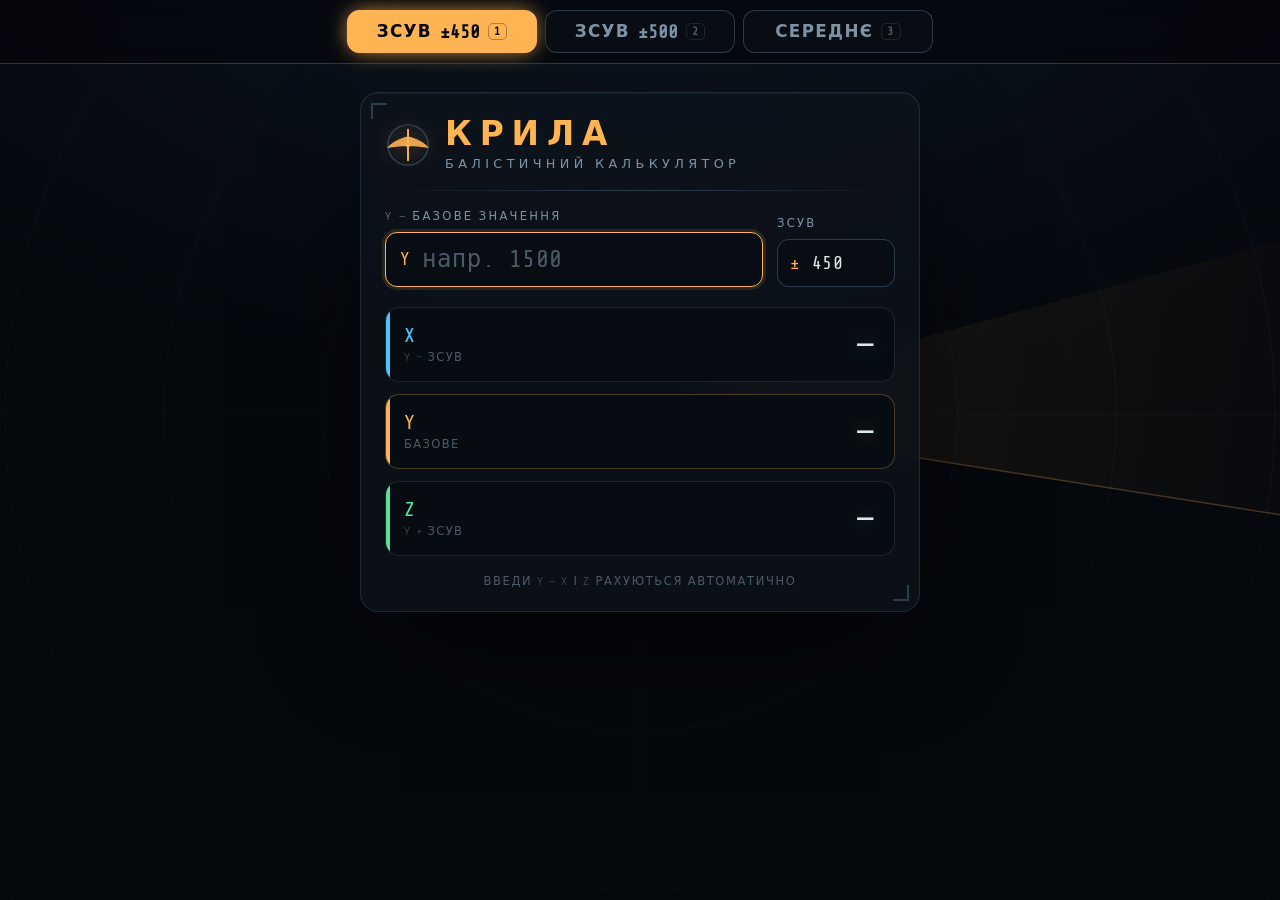
==== kryla.html @ fe66824d "Add three-tab Kryla calculator (±450, ±500, average) Single self-contained HTML file with tabs pinne" ====
<!doctype html>
<html lang="uk">
<head>
<meta charset="utf-8" />
<meta name="viewport" content="width=device-width, initial-scale=1" />
<title>КРИЛА — калькулятор</title>
<link rel="preconnect" href="https://fonts.googleapis.com" />
<link rel="preconnect" href="https://fonts.gstatic.com" crossorigin />
<link href="https://fonts.googleapis.com/css2?family=Rajdhani:wght@500;600;700&family=Share+Tech+Mono&display=swap" rel="stylesheet" />
<style>
  :root{
    --bg:#05080d; --bg2:#0a1018;
    --panel:rgba(14,20,28,.72); --stroke:rgba(120,170,200,.16); --stroke-2:rgba(120,170,200,.30);
    --ink:#dbe8f0; --muted:#7d93a4; --faint:#4a5b68;
    --amber:#ffb454;            /* приціл / базове Y */
    --cyan:#46c8ff;             /* X = Y − зсув */
    --green:#57e39a;            /* Z = Y + зсув */
    --violet:#b99bff;           /* середнє */
    --mono:'Share Tech Mono',ui-monospace,Consolas,monospace;
    --disp:'Rajdhani','Segoe UI',system-ui,sans-serif;
    --tabs-h:64px;
  }
  *{box-sizing:border-box;}
  html,body{min-height:100%;}
  body{
    margin:0; background:radial-gradient(120% 90% at 50% -10%, #0d1622 0%, var(--bg) 60%) fixed, var(--bg);
    color:var(--ink); font-family:var(--disp);
    display:flex; align-items:flex-start; justify-content:center;
    padding:calc(var(--tabs-h) + 28px) 16px 24px;
    -webkit-font-smoothing:antialiased; overflow-x:hidden; min-height:100vh;
  }
  #radar{position:fixed; inset:0; z-index:0; opacity:.5; pointer-events:none;}

  /* ── закріплені вкладки зверху ── */
  .tabs{
    position:fixed; top:0; left:0; right:0; z-index:10;
    display:flex; justify-content:center; gap:8px;
    padding:10px 12px; height:var(--tabs-h);
    background:rgba(5,8,13,.86); border-bottom:1px solid var(--stroke-2);
    backdrop-filter:blur(10px); -webkit-backdrop-filter:blur(10px);
  }
  .tab{
    flex:1 1 0; max-width:190px; min-width:0;
    display:flex; align-items:center; justify-content:center; gap:8px;
    border:1px solid var(--stroke-2); border-radius:12px; background:#080d13;
    color:var(--muted); font-family:var(--disp); font-weight:700; font-size:1.05rem;
    letter-spacing:.08em; text-transform:uppercase; cursor:pointer;
    transition:color .15s, border-color .15s, background .15s, box-shadow .15s;
    white-space:nowrap; overflow:hidden; text-overflow:ellipsis; padding:0 10px;
  }
  .tab .n{font-family:var(--mono); font-size:1.15rem; letter-spacing:0;}
  .tab .hk{font-family:var(--mono); font-size:.72rem; color:var(--faint); border:1px solid var(--stroke); border-radius:5px; padding:1px 5px;}
  .tab:hover{color:var(--ink); border-color:var(--c);}
  .tab[aria-selected="true"]{
    color:#05080d; background:var(--c); border-color:var(--c);
    box-shadow:0 0 22px -4px var(--c);
  }
  .tab[aria-selected="true"] .hk{color:#05080d; border-color:rgba(0,0,0,.3);}
  .tab:focus-visible{outline:2px solid var(--c); outline-offset:2px;}
  .tab.t1{--c:var(--amber);} .tab.t2{--c:var(--green);} .tab.t3{--c:var(--violet);}

  .panel{
    position:relative; z-index:1; width:min(560px,100%);
    background:var(--panel); border:1px solid var(--stroke);
    border-radius:18px; padding:26px 24px 22px;
    box-shadow:0 40px 120px -40px #000, inset 0 1px 0 rgba(255,255,255,.04);
    backdrop-filter:blur(10px); -webkit-backdrop-filter:blur(10px);
  }
  .panel[hidden]{display:none;}
  /* кутові «болти» рамки приладу */
  .panel::before,.panel::after{content:''; position:absolute; width:14px; height:14px; border:2px solid var(--stroke-2);}
  .panel::before{top:10px; left:10px; border-right:0; border-bottom:0;}
  .panel::after{bottom:10px; right:10px; border-left:0; border-top:0;}

  header{display:flex; align-items:center; gap:14px; margin-bottom:6px;}
  .emblem{width:46px; height:46px; flex:none; filter:drop-shadow(0 0 10px rgba(255,180,84,.35));}
  .title h1{
    margin:0; font-weight:700; font-size:2.05rem; letter-spacing:.24em; line-height:1;
    text-transform:uppercase; color:var(--amber);
  }
  .title p{margin:4px 0 0; color:var(--muted); font-size:.8rem; letter-spacing:.34em; text-transform:uppercase;}

  .rule{height:1px; margin:18px 0; background:linear-gradient(90deg,transparent,var(--stroke-2),transparent);}

  .controls{display:grid; grid-template-columns:1fr auto; gap:14px; align-items:end;}
  .controls.two{grid-template-columns:1fr 1fr;}
  label{display:block; color:var(--muted); font-size:.72rem; letter-spacing:.2em; text-transform:uppercase; margin-bottom:8px;}
  .field{
    display:flex; align-items:center; gap:10px;
    background:#080d13; border:1px solid var(--stroke-2); border-radius:12px; padding:12px 14px;
    transition:border-color .15s, box-shadow .15s;
  }
  .field:focus-within{border-color:var(--amber); box-shadow:0 0 0 3px rgba(255,180,84,.12);}
  .field .tag{color:var(--amber); font-family:var(--mono); font-size:1.1rem;}
  input{
    width:100%; min-width:0; border:0; background:transparent; color:var(--ink);
    font-family:var(--mono); font-size:1.5rem; letter-spacing:.02em; outline:none;
    font-variant-numeric:tabular-nums;
  }
  input::placeholder{color:var(--faint);}
  input[type=number]::-webkit-inner-spin-button,input[type=number]::-webkit-outer-spin-button{-webkit-appearance:none;margin:0;}
  input[type=number]{-moz-appearance:textfield;}
  .offset{width:118px;}
  .offset .field{padding:12px;}
  .offset input{font-size:1.15rem;}

  .readouts{display:grid; gap:12px; margin-top:20px;}
  .tile{
    position:relative; display:flex; align-items:center; justify-content:space-between; gap:14px;
    background:#070c12; border:1px solid var(--stroke); border-radius:14px; padding:16px 18px;
    overflow:hidden;
  }
  .tile::before{content:''; position:absolute; left:0; top:0; bottom:0; width:4px; background:var(--c);}
  .tile .meta{display:flex; flex-direction:column; gap:3px;}
  .tile .k{font-family:var(--mono); font-size:1.25rem; color:var(--c); letter-spacing:.06em;}
  .tile .f{color:var(--faint); font-size:.72rem; letter-spacing:.12em; text-transform:uppercase;}
  .tile .v{
    font-family:var(--mono); font-size:2.15rem; letter-spacing:.02em; color:var(--ink);
    font-variant-numeric:tabular-nums; text-shadow:0 0 18px color-mix(in srgb,var(--c) 40%,transparent);
  }
  .tile.x{--c:var(--cyan);} .tile.y{--c:var(--amber);} .tile.z{--c:var(--green);}
  .tile.y{border-color:rgba(255,180,84,.28);}
  .tile.avg{--c:var(--violet); border-color:rgba(185,155,255,.30); padding:22px 18px;}
  .tile.avg .v{font-size:2.8rem;}
  .tile.half{--c:var(--muted);}
  .tile.half .v{font-size:1.5rem;}

  footer{margin-top:18px; color:var(--faint); font-size:.72rem; letter-spacing:.14em; text-transform:uppercase; text-align:center;}

  @media (max-width:520px){
    .tab{font-size:.9rem; gap:5px; padding:0 6px; letter-spacing:.04em;}
    .tab .hk,.tab .lbl{display:none;}
  }
  @media (max-width:420px){
    .controls{grid-template-columns:1fr;}
    .controls.two{grid-template-columns:1fr;}
    .offset{width:100%;}
    .title h1{font-size:1.7rem;}
    .tile .v{font-size:1.8rem;}
    .tile.avg .v{font-size:2.2rem;}
  }
</style>
</head>
<body>
<canvas id="radar" aria-hidden="true"></canvas>

<nav class="tabs" role="tablist" aria-label="Режими">
  <button class="tab t1" role="tab" id="tab-1" aria-controls="p-1" aria-selected="true"><span class="lbl">Зсув</span> <span class="n">±<span id="tabOff1">450</span></span> <span class="hk">1</span></button>
  <button class="tab t2" role="tab" id="tab-2" aria-controls="p-2" aria-selected="false" tabindex="-1"><span class="lbl">Зсув</span> <span class="n">±<span id="tabOff2">500</span></span> <span class="hk">2</span></button>
  <button class="tab t3" role="tab" id="tab-3" aria-controls="p-3" aria-selected="false" tabindex="-1">Середнє <span class="hk">3</span></button>
</nav>

<!-- ── Вкладка 1: ±зсув (450) ── -->
<main class="panel" id="p-1" role="tabpanel" aria-labelledby="tab-1" data-offset-default="450">
  <header>
    <svg class="emblem" viewBox="0 0 48 48" fill="none" aria-hidden="true">
      <path d="M24 8 L24 40" stroke="#ffb454" stroke-width="2" stroke-linecap="round"/>
      <path d="M24 15 C14 17 6 22 2 27 C11 26 18 25 24 25 Z" fill="#ffb454" opacity=".9"/>
      <path d="M24 15 C34 17 42 22 46 27 C37 26 30 25 24 25 Z" fill="#ffb454" opacity=".9"/>
      <circle cx="24" cy="24" r="21" stroke="rgba(120,170,200,.30)" stroke-width="1.5"/>
      <circle cx="24" cy="24" r="2.4" fill="#ffb454"/>
    </svg>
    <div class="title">
      <h1>Крила</h1>
      <p>Балістичний калькулятор</p>
    </div>
  </header>
  <div class="rule"></div>
  <div class="controls">
    <div>
      <label for="y1">Y — базове значення</label>
      <div class="field"><span class="tag">Y</span><input id="y1" class="y" type="number" inputmode="numeric" placeholder="напр. 1500" autocomplete="off" /></div>
    </div>
    <div class="offset">
      <label for="off1">Зсув</label>
      <div class="field"><span class="tag">±</span><input id="off1" class="off" type="number" inputmode="numeric" value="450" autocomplete="off" /></div>
    </div>
  </div>
  <div class="readouts">
    <div class="tile x"><div class="meta"><span class="k">X</span><span class="f">Y − зсув</span></div><span class="v vx">—</span></div>
    <div class="tile y"><div class="meta"><span class="k">Y</span><span class="f">базове</span></div><span class="v vy">—</span></div>
    <div class="tile z"><div class="meta"><span class="k">Z</span><span class="f">Y + зсув</span></div><span class="v vz">—</span></div>
  </div>
  <footer>Введи Y — X і Z рахуються автоматично</footer>
</main>

<!-- ── Вкладка 2: ±зсув (500) ── -->
<main class="panel" id="p-2" role="tabpanel" aria-labelledby="tab-2" data-offset-default="500" hidden>
  <header>
    <svg class="emblem" viewBox="0 0 48 48" fill="none" aria-hidden="true">
      <path d="M24 8 L24 40" stroke="#ffb454" stroke-width="2" stroke-linecap="round"/>
      <path d="M24 15 C14 17 6 22 2 27 C11 26 18 25 24 25 Z" fill="#ffb454" opacity=".9"/>
      <path d="M24 15 C34 17 42 22 46 27 C37 26 30 25 24 25 Z" fill="#ffb454" opacity=".9"/>
      <circle cx="24" cy="24" r="21" stroke="rgba(120,170,200,.30)" stroke-width="1.5"/>
      <circle cx="24" cy="24" r="2.4" fill="#ffb454"/>
    </svg>
    <div class="title">
      <h1>Крила</h1>
      <p>Балістичний калькулятор</p>
    </div>
  </header>
  <div class="rule"></div>
  <div class="controls">
    <div>
      <label for="y2">Y — базове значення</label>
      <div class="field"><span class="tag">Y</span><input id="y2" class="y" type="number" inputmode="numeric" placeholder="напр. 1500" autocomplete="off" /></div>
    </div>
    <div class="offset">
      <label for="off2">Зсув</label>
      <div class="field"><span class="tag">±</span><input id="off2" class="off" type="number" inputmode="numeric" value="500" autocomplete="off" /></div>
    </div>
  </div>
  <div class="readouts">
    <div class="tile x"><div class="meta"><span class="k">X</span><span class="f">Y − зсув</span></div><span class="v vx">—</span></div>
    <div class="tile y"><div class="meta"><span class="k">Y</span><span class="f">базове</span></div><span class="v vy">—</span></div>
    <div class="tile z"><div class="meta"><span class="k">Z</span><span class="f">Y + зсув</span></div><span class="v vz">—</span></div>
  </div>
  <footer>Введи Y — X і Z рахуються автоматично</footer>
</main>

<!-- ── Вкладка 3: середнє ── -->
<main class="panel" id="p-3" role="tabpanel" aria-labelledby="tab-3" hidden>
  <header>
    <svg class="emblem" viewBox="0 0 48 48" fill="none" aria-hidden="true">
      <path d="M24 8 L24 40" stroke="#ffb454" stroke-width="2" stroke-linecap="round"/>
      <path d="M24 15 C14 17 6 22 2 27 C11 26 18 25 24 25 Z" fill="#ffb454" opacity=".9"/>
      <path d="M24 15 C34 17 42 22 46 27 C37 26 30 25 24 25 Z" fill="#ffb454" opacity=".9"/>
      <circle cx="24" cy="24" r="21" stroke="rgba(120,170,200,.30)" stroke-width="1.5"/>
      <circle cx="24" cy="24" r="2.4" fill="#ffb454"/>
    </svg>
    <div class="title">
      <h1>Крила</h1>
      <p>Середнє значення</p>
    </div>
  </header>
  <div class="rule"></div>
  <div class="controls two">
    <div>
      <label for="a">Перше число</label>
      <div class="field"><span class="tag">A</span><input id="a" type="number" inputmode="numeric" placeholder="напр. 1000" autocomplete="off" /></div>
    </div>
    <div>
      <label for="b">Друге число</label>
      <div class="field"><span class="tag">B</span><input id="b" type="number" inputmode="numeric" placeholder="напр. 1500" autocomplete="off" /></div>
    </div>
  </div>
  <div class="readouts">
    <div class="tile avg"><div class="meta"><span class="k">СЕРЕДНЄ</span><span class="f">(A + B) ÷ 2, округлено</span></div><span class="v" id="vavg">—</span></div>
    <div class="tile half"><div class="meta"><span class="k">±</span><span class="f">половина різниці</span></div><span class="v" id="vhalf">—</span></div>
  </div>
  <footer>Введи два числа — середнє рахується автоматично</footer>
</main>

<script>
(function(){
  var reduce=window.matchMedia('(prefers-reduced-motion: reduce)').matches;
  var nf=new Intl.NumberFormat('uk-UA');

  function store(k,v){ try{ if(v===undefined) return localStorage.getItem(k); localStorage.setItem(k,v); }catch(e){ return null; } }

  /* плавна зміна числа в елементі */
  function counter(el){
    var cur=0, raf;
    return {
      set:function(to){
        if(reduce){ cur=to; el.textContent=nf.format(Math.round(to)); return; }
        cancelAnimationFrame(raf);
        var from=cur, t0=performance.now(), dur=380;
        function step(now){
          var p=Math.min(1,(now-t0)/dur), e=1-Math.pow(1-p,3);
          cur=from+(to-from)*e; el.textContent=nf.format(Math.round(cur));
          if(p<1) raf=requestAnimationFrame(step);
        }
        raf=requestAnimationFrame(step);
      },
      clear:function(){ cancelAnimationFrame(raf); cur=0; el.textContent='—'; }
    };
  }

  /* ── вкладки 1 і 2: ±зсув ── */
  [1,2].forEach(function(i){
    var p=document.getElementById('p-'+i);
    var yEl=p.querySelector('.y'), offEl=p.querySelector('.off');
    var tabOff=document.getElementById('tabOff'+i);
    var out={x:counter(p.querySelector('.vx')), y:counter(p.querySelector('.vy')), z:counter(p.querySelector('.vz'))};
    var saved=store('kryla-off'+i);
    if(saved!==null && saved!=='') offEl.value=saved;

    function calc(){
      var off=parseFloat(offEl.value)||0;
      tabOff.textContent=nf.format(off);
      var yRaw=yEl.value.trim();
      if(yRaw===''){ out.x.clear(); out.y.clear(); out.z.clear(); return; }
      var y=parseFloat(yRaw)||0;
      out.x.set(y-off); out.y.set(y); out.z.set(y+off);
    }
    yEl.addEventListener('input',calc);
    offEl.addEventListener('input',function(){ store('kryla-off'+i, offEl.value.trim()); calc(); });
    calc();
  });

  /* ── вкладка 3: середнє ── */
  var aEl=document.getElementById('a'), bEl=document.getElementById('b');
  var avg=counter(document.getElementById('vavg')), half=counter(document.getElementById('vhalf'));
  function calcAvg(){
    var ar=aEl.value.trim(), br=bEl.value.trim();
    if(ar===''||br===''){ avg.clear(); half.clear(); return; }
    var a=parseFloat(ar)||0, b=parseFloat(br)||0;
    avg.set(Math.round((a+b)/2)); half.set(Math.abs(b-a)/2);
  }
  aEl.addEventListener('input',calcAvg); bEl.addEventListener('input',calcAvg);

  /* ── перемикання вкладок ── */
  var tabs=[].slice.call(document.querySelectorAll('.tab'));
  var firstInput={1:'y1',2:'y2',3:'a'};
  function show(i,focus){
    tabs.forEach(function(t,k){
      var on=(k+1)===i;
      t.setAttribute('aria-selected',on); t.tabIndex=on?0:-1;
      document.getElementById('p-'+(k+1)).hidden=!on;
    });
    store('kryla-tab',i);
    if(focus!==false){ var el=document.getElementById(firstInput[i]); el.focus(); el.select&&el.select(); }
  }
  tabs.forEach(function(t,k){ t.addEventListener('click',function(){ show(k+1); }); });
  /* Alt+1/2/3 або 1/2/3 коли курсор не в полі — швидке перемикання */
  document.addEventListener('keydown',function(e){
    var n=parseInt(e.key,10); if(!(n>=1&&n<=3)) return;
    var inField=document.activeElement&&document.activeElement.tagName==='INPUT';
    if(e.altKey||(!inField&&!e.ctrlKey&&!e.metaKey)){ e.preventDefault(); show(n); }
  });
  /* Enter у будь-якому полі — виділити число, щоб одразу вводити нове */
  document.addEventListener('keydown',function(e){
    if(e.key==='Enter'&&document.activeElement.tagName==='INPUT') document.activeElement.select();
  });
  var startTab=parseInt(store('kryla-tab'),10);
  show(startTab>=1&&startTab<=3?startTab:1);

  /* ── фоновий радар ── */
  var cv=document.getElementById('radar'), ctx=cv.getContext('2d'), W,H,cx,cy,R;
  function resize(){
    W=cv.width=innerWidth*devicePixelRatio; H=cv.height=innerHeight*devicePixelRatio;
    cv.style.width=innerWidth+'px'; cv.style.height=innerHeight+'px';
    cx=W/2; cy=H*0.46; R=Math.max(W,H)*0.62;
  }
  resize(); addEventListener('resize',function(){ resize(); if(reduce) rings(); });
  function rings(){
    ctx.save(); ctx.strokeStyle='rgba(90,140,170,.12)'; ctx.lineWidth=devicePixelRatio;
    for(var i=1;i<=5;i++){ ctx.beginPath(); ctx.arc(cx,cy,R*i/5,0,Math.PI*2); ctx.stroke(); }
    ctx.beginPath(); ctx.moveTo(cx-R,cy); ctx.lineTo(cx+R,cy);
    ctx.moveTo(cx,cy-R); ctx.lineTo(cx,cy+R); ctx.stroke(); ctx.restore();
  }
  var ang=0;
  function frame(){
    ctx.clearRect(0,0,W,H); rings();
    ctx.save(); ctx.translate(cx,cy); ctx.rotate(ang);
    var grad=ctx.createLinearGradient(0,0,R,0);
    grad.addColorStop(0,'rgba(255,180,84,.20)'); grad.addColorStop(1,'rgba(255,180,84,0)');
    ctx.fillStyle=grad; ctx.beginPath(); ctx.moveTo(0,0);
    ctx.arc(0,0,R,-0.42,0); ctx.closePath(); ctx.fill();
    ctx.strokeStyle='rgba(255,180,84,.5)'; ctx.lineWidth=1.5*devicePixelRatio;
    ctx.beginPath(); ctx.moveTo(0,0); ctx.lineTo(R,0); ctx.stroke(); ctx.restore();
    ang+=0.006; requestAnimationFrame(frame);
  }
  if(!reduce) frame(); else { rings(); }
})();
</script>
</body>
</html>
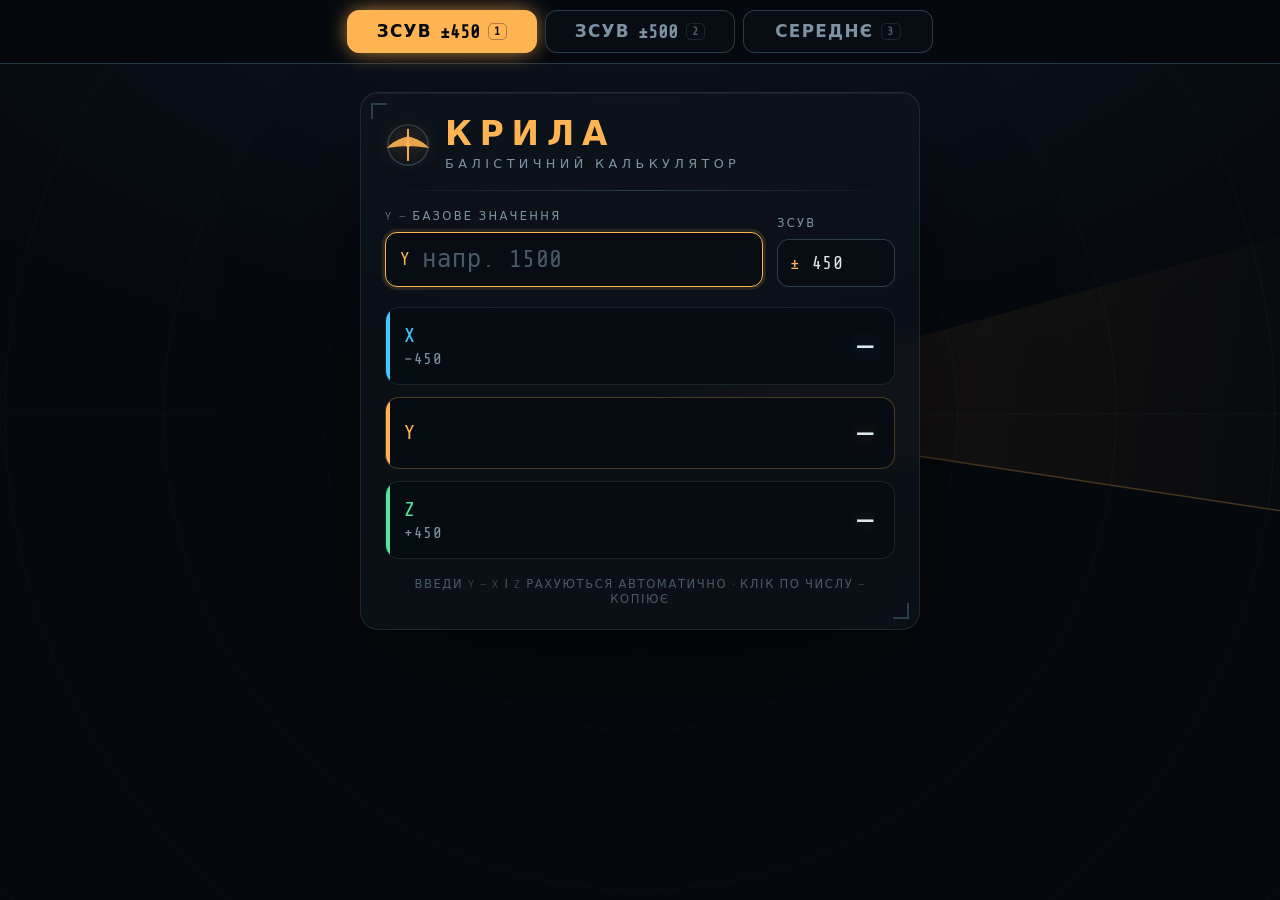
==== commit 0070762e: "Kryla: plain numbers, click-to-copy, offset labels, (А+Б)÷2 label Co-Authored-By: Claude Opus 5.5 <n" ====
--- a/kryla.html
+++ b/kryla.html
@@ -114,10 +114,22 @@
   .tile .meta{display:flex; flex-direction:column; gap:3px;}
   .tile .k{font-family:var(--mono); font-size:1.25rem; color:var(--c); letter-spacing:.06em;}
   .tile .f{color:var(--faint); font-size:.72rem; letter-spacing:.12em; text-transform:uppercase;}
+  .tile .f.fm,.tile .f.fp{font-family:var(--mono); font-size:1rem; letter-spacing:.04em; color:var(--muted);}
   .tile .v{
     font-family:var(--mono); font-size:2.15rem; letter-spacing:.02em; color:var(--ink);
     font-variant-numeric:tabular-nums; text-shadow:0 0 18px color-mix(in srgb,var(--c) 40%,transparent);
   }
+  .tile.copy{cursor:pointer; transition:border-color .15s, background .15s;}
+  .tile.copy:hover{border-color:var(--c);}
+  .tile.copy:active{background:#0b121a;}
+  .tile .v{user-select:all; -webkit-user-select:all;}
+  .toast{
+    position:fixed; left:50%; bottom:24px; z-index:20; transform:translate(-50%,20px); opacity:0;
+    background:#0b121a; border:1px solid var(--stroke-2); border-radius:10px; padding:10px 16px;
+    font-family:var(--mono); font-size:1rem; color:var(--ink); pointer-events:none;
+    transition:opacity .18s, transform .18s;
+  }
+  .toast.on{opacity:1; transform:translate(-50%,0);}
   .tile.x{--c:var(--cyan);} .tile.y{--c:var(--amber);} .tile.z{--c:var(--green);}
   .tile.y{border-color:rgba(255,180,84,.28);}
   .tile.avg{--c:var(--violet); border-color:rgba(185,155,255,.30); padding:22px 18px;}
@@ -177,11 +189,11 @@
     </div>
   </div>
   <div class="readouts">
-    <div class="tile x"><div class="meta"><span class="k">X</span><span class="f">Y − зсув</span></div><span class="v vx">—</span></div>
-    <div class="tile y"><div class="meta"><span class="k">Y</span><span class="f">базове</span></div><span class="v vy">—</span></div>
-    <div class="tile z"><div class="meta"><span class="k">Z</span><span class="f">Y + зсув</span></div><span class="v vz">—</span></div>
-  </div>
-  <footer>Введи Y — X і Z рахуються автоматично</footer>
+    <div class="tile x"><div class="meta"><span class="k">X</span><span class="f fm">−450</span></div><span class="v vx">—</span></div>
+    <div class="tile y"><div class="meta"><span class="k">Y</span></div><span class="v vy">—</span></div>
+    <div class="tile z"><div class="meta"><span class="k">Z</span><span class="f fp">+450</span></div><span class="v vz">—</span></div>
+  </div>
+  <footer>Введи Y — X і Z рахуються автоматично · клік по числу — копіює</footer>
 </main>
 
 <!-- ── Вкладка 2: ±зсув (500) ── -->
@@ -211,11 +223,11 @@
     </div>
   </div>
   <div class="readouts">
-    <div class="tile x"><div class="meta"><span class="k">X</span><span class="f">Y − зсув</span></div><span class="v vx">—</span></div>
-    <div class="tile y"><div class="meta"><span class="k">Y</span><span class="f">базове</span></div><span class="v vy">—</span></div>
-    <div class="tile z"><div class="meta"><span class="k">Z</span><span class="f">Y + зсув</span></div><span class="v vz">—</span></div>
-  </div>
-  <footer>Введи Y — X і Z рахуються автоматично</footer>
+    <div class="tile x"><div class="meta"><span class="k">X</span><span class="f fm">−450</span></div><span class="v vx">—</span></div>
+    <div class="tile y"><div class="meta"><span class="k">Y</span></div><span class="v vy">—</span></div>
+    <div class="tile z"><div class="meta"><span class="k">Z</span><span class="f fp">+450</span></div><span class="v vz">—</span></div>
+  </div>
+  <footer>Введи Y — X і Z рахуються автоматично · клік по числу — копіює</footer>
 </main>
 
 <!-- ── Вкладка 3: середнє ── -->
@@ -237,24 +249,27 @@
   <div class="controls two">
     <div>
       <label for="a">Перше число</label>
-      <div class="field"><span class="tag">A</span><input id="a" type="number" inputmode="numeric" placeholder="напр. 1000" autocomplete="off" /></div>
+      <div class="field"><span class="tag">А</span><input id="a" type="number" inputmode="numeric" placeholder="напр. 1000" autocomplete="off" /></div>
     </div>
     <div>
       <label for="b">Друге число</label>
-      <div class="field"><span class="tag">B</span><input id="b" type="number" inputmode="numeric" placeholder="напр. 1500" autocomplete="off" /></div>
+      <div class="field"><span class="tag">Б</span><input id="b" type="number" inputmode="numeric" placeholder="напр. 1500" autocomplete="off" /></div>
     </div>
   </div>
   <div class="readouts">
-    <div class="tile avg"><div class="meta"><span class="k">СЕРЕДНЄ</span><span class="f">(A + B) ÷ 2, округлено</span></div><span class="v" id="vavg">—</span></div>
+    <div class="tile avg"><div class="meta"><span class="k">(А+Б)÷2</span></div><span class="v" id="vavg">—</span></div>
     <div class="tile half"><div class="meta"><span class="k">±</span><span class="f">половина різниці</span></div><span class="v" id="vhalf">—</span></div>
   </div>
-  <footer>Введи два числа — середнє рахується автоматично</footer>
+  <footer>Введи два числа — середнє рахується автоматично · клік по числу — копіює</footer>
 </main>
+
+<div class="toast" id="toast" role="status" aria-live="polite"></div>
 
 <script>
 (function(){
   var reduce=window.matchMedia('(prefers-reduced-motion: reduce)').matches;
-  var nf=new Intl.NumberFormat('uk-UA');
+  /* числа без пробілів між розрядами — щоб зручно копіювати */
+  function fmt(n){ return String(Math.round(n)); }
 
   function store(k,v){ try{ if(v===undefined) return localStorage.getItem(k); localStorage.setItem(k,v); }catch(e){ return null; } }
 
@@ -263,12 +278,12 @@
     var cur=0, raf;
     return {
       set:function(to){
-        if(reduce){ cur=to; el.textContent=nf.format(Math.round(to)); return; }
+        if(reduce){ cur=to; el.textContent=fmt(to); return; }
         cancelAnimationFrame(raf);
         var from=cur, t0=performance.now(), dur=380;
         function step(now){
           var p=Math.min(1,(now-t0)/dur), e=1-Math.pow(1-p,3);
-          cur=from+(to-from)*e; el.textContent=nf.format(Math.round(cur));
+          cur=from+(to-from)*e; el.textContent=fmt(cur);
           if(p<1) raf=requestAnimationFrame(step);
         }
         raf=requestAnimationFrame(step);
@@ -281,14 +296,15 @@
   [1,2].forEach(function(i){
     var p=document.getElementById('p-'+i);
     var yEl=p.querySelector('.y'), offEl=p.querySelector('.off');
-    var tabOff=document.getElementById('tabOff'+i);
+    var tabOff=document.getElementById('tabOff'+i), fm=p.querySelector('.fm'), fp=p.querySelector('.fp');
     var out={x:counter(p.querySelector('.vx')), y:counter(p.querySelector('.vy')), z:counter(p.querySelector('.vz'))};
     var saved=store('kryla-off'+i);
     if(saved!==null && saved!=='') offEl.value=saved;
 
     function calc(){
       var off=parseFloat(offEl.value)||0;
-      tabOff.textContent=nf.format(off);
+      tabOff.textContent=fmt(off);
+      fm.textContent='−'+fmt(off); fp.textContent='+'+fmt(off);
       var yRaw=yEl.value.trim();
       if(yRaw===''){ out.x.clear(); out.y.clear(); out.z.clear(); return; }
       var y=parseFloat(yRaw)||0;
@@ -309,6 +325,27 @@
     avg.set(Math.round((a+b)/2)); half.set(Math.abs(b-a)/2);
   }
   aEl.addEventListener('input',calcAvg); bEl.addEventListener('input',calcAvg);
+
+  /* ── клік по плитці — копіювання числа ── */
+  var toast=document.getElementById('toast'), toastT;
+  function notify(msg){ toast.textContent=msg; toast.classList.add('on'); clearTimeout(toastT); toastT=setTimeout(function(){ toast.classList.remove('on'); },1200); }
+  function copyText(t){
+    if(navigator.clipboard&&window.isSecureContext) return navigator.clipboard.writeText(t).catch(function(){ legacyCopy(t); });
+    legacyCopy(t); return Promise.resolve();
+  }
+  function legacyCopy(t){
+    var ta=document.createElement('textarea'); ta.value=t; ta.setAttribute('readonly','');
+    ta.style.position='fixed'; ta.style.opacity='0'; document.body.appendChild(ta); ta.select();
+    try{ document.execCommand('copy'); }catch(e){} document.body.removeChild(ta);
+  }
+  [].forEach.call(document.querySelectorAll('.tile'),function(tile){
+    var v=tile.querySelector('.v'); tile.classList.add('copy'); tile.title='Натисни, щоб скопіювати';
+    tile.addEventListener('click',function(){
+      if(String(window.getSelection())!=='' && !v.contains(window.getSelection().anchorNode)) return;
+      var t=v.textContent.trim(); if(t==='—') return;
+      copyText(t).then(function(){ notify('Скопійовано: '+t); });
+    });
+  });
 
   /* ── перемикання вкладок ── */
   var tabs=[].slice.call(document.querySelectorAll('.tab'));
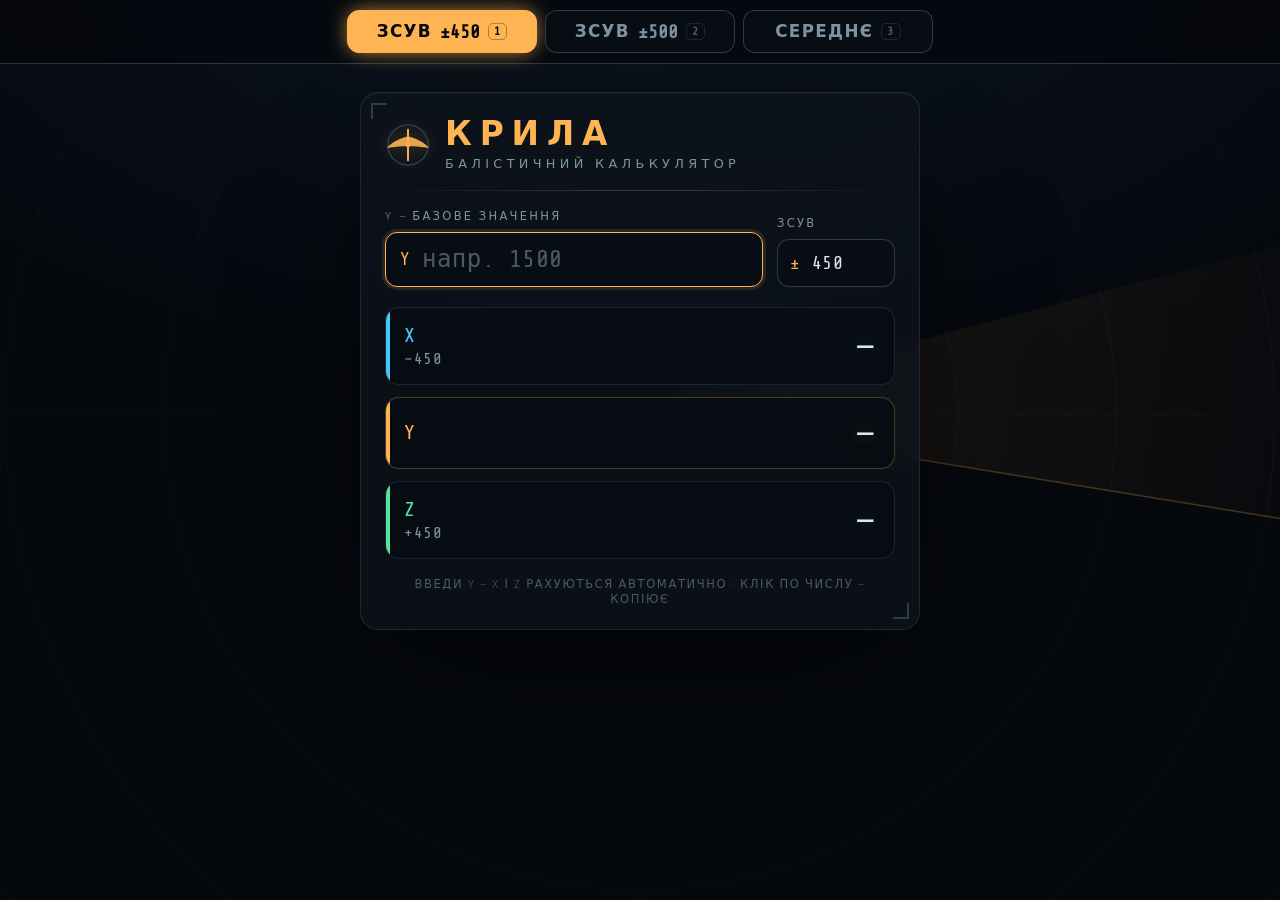
==== commit 48e60f89: "Kryla: drop half-difference tile from average tab Co-Authored-By: Claude Opus 5.5 <noreply@anthropic" ====
--- a/kryla.html
+++ b/kryla.html
@@ -134,8 +134,6 @@
   .tile.y{border-color:rgba(255,180,84,.28);}
   .tile.avg{--c:var(--violet); border-color:rgba(185,155,255,.30); padding:22px 18px;}
   .tile.avg .v{font-size:2.8rem;}
-  .tile.half{--c:var(--muted);}
-  .tile.half .v{font-size:1.5rem;}
 
   footer{margin-top:18px; color:var(--faint); font-size:.72rem; letter-spacing:.14em; text-transform:uppercase; text-align:center;}
 
@@ -258,7 +256,6 @@
   </div>
   <div class="readouts">
     <div class="tile avg"><div class="meta"><span class="k">(А+Б)÷2</span></div><span class="v" id="vavg">—</span></div>
-    <div class="tile half"><div class="meta"><span class="k">±</span><span class="f">половина різниці</span></div><span class="v" id="vhalf">—</span></div>
   </div>
   <footer>Введи два числа — середнє рахується автоматично · клік по числу — копіює</footer>
 </main>
@@ -317,12 +314,12 @@
 
   /* ── вкладка 3: середнє ── */
   var aEl=document.getElementById('a'), bEl=document.getElementById('b');
-  var avg=counter(document.getElementById('vavg')), half=counter(document.getElementById('vhalf'));
+  var avg=counter(document.getElementById('vavg'));
   function calcAvg(){
     var ar=aEl.value.trim(), br=bEl.value.trim();
-    if(ar===''||br===''){ avg.clear(); half.clear(); return; }
+    if(ar===''||br===''){ avg.clear(); return; }
     var a=parseFloat(ar)||0, b=parseFloat(br)||0;
-    avg.set(Math.round((a+b)/2)); half.set(Math.abs(b-a)/2);
+    avg.set(Math.round((a+b)/2));
   }
   aEl.addEventListener('input',calcAvg); bEl.addEventListener('input',calcAvg);
 
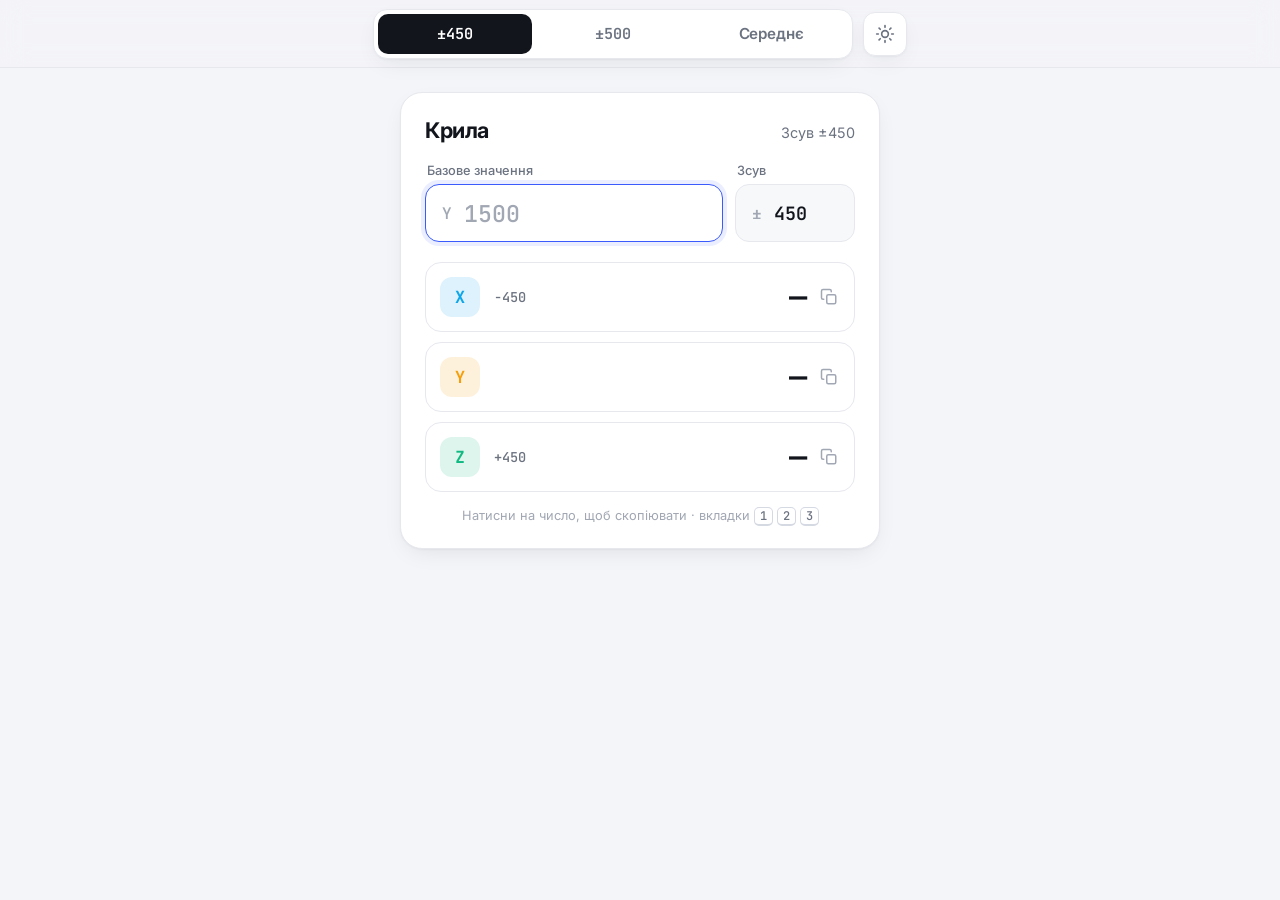
==== commit f25ede84: "Kryla: modern light redesign with dark toggle; rename average label to Результат Co-Authored-By: Cla" ====
--- a/kryla.html
+++ b/kryla.html
@@ -3,261 +3,232 @@
 <head>
 <meta charset="utf-8" />
 <meta name="viewport" content="width=device-width, initial-scale=1" />
-<title>КРИЛА — калькулятор</title>
+<title>Крила — калькулятор</title>
 <link rel="preconnect" href="https://fonts.googleapis.com" />
 <link rel="preconnect" href="https://fonts.gstatic.com" crossorigin />
-<link href="https://fonts.googleapis.com/css2?family=Rajdhani:wght@500;600;700&family=Share+Tech+Mono&display=swap" rel="stylesheet" />
+<link href="https://fonts.googleapis.com/css2?family=Inter:wght@400;500;600;700&family=JetBrains+Mono:wght@500;600&display=swap" rel="stylesheet" />
 <style>
   :root{
-    --bg:#05080d; --bg2:#0a1018;
-    --panel:rgba(14,20,28,.72); --stroke:rgba(120,170,200,.16); --stroke-2:rgba(120,170,200,.30);
-    --ink:#dbe8f0; --muted:#7d93a4; --faint:#4a5b68;
-    --amber:#ffb454;            /* приціл / базове Y */
-    --cyan:#46c8ff;             /* X = Y − зсув */
-    --green:#57e39a;            /* Z = Y + зсув */
-    --violet:#b99bff;           /* середнє */
-    --mono:'Share Tech Mono',ui-monospace,Consolas,monospace;
-    --disp:'Rajdhani','Segoe UI',system-ui,sans-serif;
-    --tabs-h:64px;
+    --bg:#f4f5f8; --card:#ffffff; --field:#f7f8fa;
+    --line:#e6e8ee; --line-2:#d5d9e2;
+    --ink:#12151c; --muted:#6b7280; --faint:#a1a7b3;
+    --accent:#3b5bfd; --accent-soft:rgba(59,91,253,.10);
+    --minus:#0ea5e9; --base:#f59e0b; --plus:#10b981; --avg:#8b5cf6;
+    --shadow:0 1px 2px rgba(16,24,40,.04), 0 8px 24px -8px rgba(16,24,40,.10);
+    --sans:'Inter',system-ui,-apple-system,'Segoe UI',Roboto,sans-serif;
+    --mono:'JetBrains Mono',ui-monospace,Consolas,monospace;
+    --bar-h:68px;
+    color-scheme:light;
+  }
+  :root[data-theme="dark"]{
+    --bg:#0b0d12; --card:#14171f; --field:#1b1f29;
+    --line:#252a36; --line-2:#323846;
+    --ink:#eef0f4; --muted:#9aa2b1; --faint:#5f6776;
+    --accent:#6b85ff; --accent-soft:rgba(107,133,255,.16);
+    --shadow:0 1px 2px rgba(0,0,0,.3), 0 12px 32px -12px rgba(0,0,0,.6);
+    color-scheme:dark;
   }
   *{box-sizing:border-box;}
-  html,body{min-height:100%;}
   body{
-    margin:0; background:radial-gradient(120% 90% at 50% -10%, #0d1622 0%, var(--bg) 60%) fixed, var(--bg);
-    color:var(--ink); font-family:var(--disp);
-    display:flex; align-items:flex-start; justify-content:center;
-    padding:calc(var(--tabs-h) + 28px) 16px 24px;
-    -webkit-font-smoothing:antialiased; overflow-x:hidden; min-height:100vh;
-  }
-  #radar{position:fixed; inset:0; z-index:0; opacity:.5; pointer-events:none;}
-
-  /* ── закріплені вкладки зверху ── */
-  .tabs{
-    position:fixed; top:0; left:0; right:0; z-index:10;
-    display:flex; justify-content:center; gap:8px;
-    padding:10px 12px; height:var(--tabs-h);
-    background:rgba(5,8,13,.86); border-bottom:1px solid var(--stroke-2);
-    backdrop-filter:blur(10px); -webkit-backdrop-filter:blur(10px);
+    margin:0; min-height:100vh; background:var(--bg); color:var(--ink);
+    font-family:var(--sans); -webkit-font-smoothing:antialiased;
+    padding:calc(var(--bar-h) + 24px) 16px 32px;
+    transition:background .2s, color .2s;
+  }
+
+  /* ── закріплена панель вкладок ── */
+  .bar{
+    position:fixed; top:0; left:0; right:0; z-index:10; height:var(--bar-h);
+    display:flex; align-items:center; justify-content:center; gap:10px; padding:0 12px;
+    background:color-mix(in srgb,var(--bg) 82%,transparent);
+    border-bottom:1px solid var(--line);
+    backdrop-filter:saturate(1.6) blur(14px); -webkit-backdrop-filter:saturate(1.6) blur(14px);
+  }
+  .seg{
+    display:flex; gap:4px; padding:4px; width:min(480px,100%);
+    background:var(--card); border:1px solid var(--line); border-radius:14px; box-shadow:var(--shadow);
   }
   .tab{
-    flex:1 1 0; max-width:190px; min-width:0;
-    display:flex; align-items:center; justify-content:center; gap:8px;
-    border:1px solid var(--stroke-2); border-radius:12px; background:#080d13;
-    color:var(--muted); font-family:var(--disp); font-weight:700; font-size:1.05rem;
-    letter-spacing:.08em; text-transform:uppercase; cursor:pointer;
-    transition:color .15s, border-color .15s, background .15s, box-shadow .15s;
-    white-space:nowrap; overflow:hidden; text-overflow:ellipsis; padding:0 10px;
-  }
-  .tab .n{font-family:var(--mono); font-size:1.15rem; letter-spacing:0;}
-  .tab .hk{font-family:var(--mono); font-size:.72rem; color:var(--faint); border:1px solid var(--stroke); border-radius:5px; padding:1px 5px;}
-  .tab:hover{color:var(--ink); border-color:var(--c);}
-  .tab[aria-selected="true"]{
-    color:#05080d; background:var(--c); border-color:var(--c);
-    box-shadow:0 0 22px -4px var(--c);
-  }
-  .tab[aria-selected="true"] .hk{color:#05080d; border-color:rgba(0,0,0,.3);}
-  .tab:focus-visible{outline:2px solid var(--c); outline-offset:2px;}
-  .tab.t1{--c:var(--amber);} .tab.t2{--c:var(--green);} .tab.t3{--c:var(--violet);}
-
-  .panel{
-    position:relative; z-index:1; width:min(560px,100%);
-    background:var(--panel); border:1px solid var(--stroke);
-    border-radius:18px; padding:26px 24px 22px;
-    box-shadow:0 40px 120px -40px #000, inset 0 1px 0 rgba(255,255,255,.04);
-    backdrop-filter:blur(10px); -webkit-backdrop-filter:blur(10px);
-  }
-  .panel[hidden]{display:none;}
-  /* кутові «болти» рамки приладу */
-  .panel::before,.panel::after{content:''; position:absolute; width:14px; height:14px; border:2px solid var(--stroke-2);}
-  .panel::before{top:10px; left:10px; border-right:0; border-bottom:0;}
-  .panel::after{bottom:10px; right:10px; border-left:0; border-top:0;}
-
-  header{display:flex; align-items:center; gap:14px; margin-bottom:6px;}
-  .emblem{width:46px; height:46px; flex:none; filter:drop-shadow(0 0 10px rgba(255,180,84,.35));}
-  .title h1{
-    margin:0; font-weight:700; font-size:2.05rem; letter-spacing:.24em; line-height:1;
-    text-transform:uppercase; color:var(--amber);
-  }
-  .title p{margin:4px 0 0; color:var(--muted); font-size:.8rem; letter-spacing:.34em; text-transform:uppercase;}
-
-  .rule{height:1px; margin:18px 0; background:linear-gradient(90deg,transparent,var(--stroke-2),transparent);}
-
-  .controls{display:grid; grid-template-columns:1fr auto; gap:14px; align-items:end;}
-  .controls.two{grid-template-columns:1fr 1fr;}
-  label{display:block; color:var(--muted); font-size:.72rem; letter-spacing:.2em; text-transform:uppercase; margin-bottom:8px;}
+    flex:1 1 0; min-width:0; height:40px; border:0; border-radius:10px;
+    background:transparent; color:var(--muted); cursor:pointer;
+    font:600 .95rem var(--sans); letter-spacing:-.01em; white-space:nowrap;
+    display:flex; align-items:center; justify-content:center; gap:6px;
+    transition:background .15s, color .15s;
+  }
+  .tab .n{font-family:var(--mono); font-weight:600;}
+  .tab:hover{color:var(--ink); background:var(--field);}
+  .tab[aria-selected="true"]{background:var(--ink); color:var(--card);}
+  .tab:focus-visible{outline:2px solid var(--accent); outline-offset:2px;}
+  .theme{
+    flex:none; width:44px; height:44px; border-radius:12px; cursor:pointer;
+    border:1px solid var(--line); background:var(--card); color:var(--muted); box-shadow:var(--shadow);
+    display:grid; place-items:center;
+  }
+  .theme:hover{color:var(--ink);}
+  .theme svg{width:20px; height:20px;}
+  .theme .moon{display:none;}
+  :root[data-theme="dark"] .theme .sun{display:none;}
+  :root[data-theme="dark"] .theme .moon{display:block;}
+
+  /* ── картка ── */
+  .card{
+    width:min(480px,100%); margin:0 auto;
+    background:var(--card); border:1px solid var(--line); border-radius:22px;
+    padding:24px; box-shadow:var(--shadow);
+  }
+  .card[hidden]{display:none;}
+  .head{display:flex; align-items:baseline; justify-content:space-between; gap:12px; margin-bottom:20px;}
+  .head h1{margin:0; font-size:1.35rem; font-weight:700; letter-spacing:-.02em;}
+  .head span{color:var(--muted); font-size:.9rem;}
+
+  .grid{display:grid; grid-template-columns:1fr 120px; gap:12px;}
+  .grid.two{grid-template-columns:1fr 1fr;}
+  label{display:block; color:var(--muted); font-size:.8rem; font-weight:500; margin:0 0 6px 2px;}
   .field{
-    display:flex; align-items:center; gap:10px;
-    background:#080d13; border:1px solid var(--stroke-2); border-radius:12px; padding:12px 14px;
-    transition:border-color .15s, box-shadow .15s;
-  }
-  .field:focus-within{border-color:var(--amber); box-shadow:0 0 0 3px rgba(255,180,84,.12);}
-  .field .tag{color:var(--amber); font-family:var(--mono); font-size:1.1rem;}
+    display:flex; align-items:center; gap:10px; height:58px; padding:0 16px;
+    background:var(--field); border:1px solid var(--line); border-radius:14px;
+    transition:border-color .15s, box-shadow .15s, background .15s;
+  }
+  .field:focus-within{border-color:var(--accent); box-shadow:0 0 0 4px var(--accent-soft); background:var(--card);}
+  .field .tag{color:var(--faint); font:600 1rem var(--mono);}
   input{
-    width:100%; min-width:0; border:0; background:transparent; color:var(--ink);
-    font-family:var(--mono); font-size:1.5rem; letter-spacing:.02em; outline:none;
-    font-variant-numeric:tabular-nums;
-  }
-  input::placeholder{color:var(--faint);}
+    width:100%; min-width:0; border:0; background:transparent; color:var(--ink); outline:none;
+    font:600 1.45rem var(--mono); font-variant-numeric:tabular-nums;
+  }
+  .grid .small input{font-size:1.15rem;}
+  input::placeholder{color:var(--faint); font-weight:500;}
   input[type=number]::-webkit-inner-spin-button,input[type=number]::-webkit-outer-spin-button{-webkit-appearance:none;margin:0;}
   input[type=number]{-moz-appearance:textfield;}
-  .offset{width:118px;}
-  .offset .field{padding:12px;}
-  .offset input{font-size:1.15rem;}
-
-  .readouts{display:grid; gap:12px; margin-top:20px;}
-  .tile{
-    position:relative; display:flex; align-items:center; justify-content:space-between; gap:14px;
-    background:#070c12; border:1px solid var(--stroke); border-radius:14px; padding:16px 18px;
-    overflow:hidden;
-  }
-  .tile::before{content:''; position:absolute; left:0; top:0; bottom:0; width:4px; background:var(--c);}
-  .tile .meta{display:flex; flex-direction:column; gap:3px;}
-  .tile .k{font-family:var(--mono); font-size:1.25rem; color:var(--c); letter-spacing:.06em;}
-  .tile .f{color:var(--faint); font-size:.72rem; letter-spacing:.12em; text-transform:uppercase;}
-  .tile .f.fm,.tile .f.fp{font-family:var(--mono); font-size:1rem; letter-spacing:.04em; color:var(--muted);}
-  .tile .v{
-    font-family:var(--mono); font-size:2.15rem; letter-spacing:.02em; color:var(--ink);
-    font-variant-numeric:tabular-nums; text-shadow:0 0 18px color-mix(in srgb,var(--c) 40%,transparent);
-  }
-  .tile.copy{cursor:pointer; transition:border-color .15s, background .15s;}
-  .tile.copy:hover{border-color:var(--c);}
-  .tile.copy:active{background:#0b121a;}
-  .tile .v{user-select:all; -webkit-user-select:all;}
+
+  /* ── результати ── */
+  .out{display:grid; gap:10px; margin-top:20px;}
+  .row{
+    display:flex; align-items:center; gap:14px; padding:14px 16px 14px 14px;
+    border:1px solid var(--line); border-radius:16px; background:var(--card);
+    cursor:pointer; user-select:none; transition:border-color .15s, background .15s, transform .08s;
+  }
+  .row:hover{border-color:var(--line-2); background:var(--field);}
+  .row:active{transform:scale(.99);}
+  .badge{
+    flex:none; width:40px; height:40px; border-radius:12px; display:grid; place-items:center;
+    font:700 1.05rem var(--mono); color:var(--c); background:color-mix(in srgb,var(--c) 14%,transparent);
+  }
+  .row .lbl{display:flex; flex-direction:column; gap:1px; min-width:0;}
+  .row .lbl b{font-weight:600; font-size:.95rem;}
+  .row .lbl small{color:var(--muted); font:500 .85rem var(--mono);}
+  .row .v{
+    margin-left:auto; font:600 1.9rem var(--mono); letter-spacing:-.02em;
+    font-variant-numeric:tabular-nums; user-select:all; -webkit-user-select:all;
+  }
+  .row .cp{flex:none; width:18px; height:18px; color:var(--faint); transition:color .15s;}
+  .row:hover .cp{color:var(--muted);}
+  .row.x{--c:var(--minus);} .row.y{--c:var(--base);} .row.z{--c:var(--plus);} .row.avg{--c:var(--avg);}
+  .row.avg{padding:20px 18px 20px 16px;}
+  .row.avg .v{font-size:2.5rem;}
+  .row.flash{border-color:var(--c); background:color-mix(in srgb,var(--c) 8%,var(--card));}
+
+  .hint{margin:16px 0 0; text-align:center; color:var(--faint); font-size:.8rem;}
+  .hint kbd{font:500 .75rem var(--mono); border:1px solid var(--line-2); border-bottom-width:2px; border-radius:5px; padding:0 5px; color:var(--muted);}
+
   .toast{
-    position:fixed; left:50%; bottom:24px; z-index:20; transform:translate(-50%,20px); opacity:0;
-    background:#0b121a; border:1px solid var(--stroke-2); border-radius:10px; padding:10px 16px;
-    font-family:var(--mono); font-size:1rem; color:var(--ink); pointer-events:none;
+    position:fixed; left:50%; bottom:24px; z-index:20; transform:translate(-50%,16px); opacity:0;
+    background:var(--ink); color:var(--card); border-radius:12px; padding:10px 16px;
+    font:500 .95rem var(--sans); pointer-events:none; box-shadow:var(--shadow);
     transition:opacity .18s, transform .18s;
   }
+  .toast b{font-family:var(--mono);}
   .toast.on{opacity:1; transform:translate(-50%,0);}
-  .tile.x{--c:var(--cyan);} .tile.y{--c:var(--amber);} .tile.z{--c:var(--green);}
-  .tile.y{border-color:rgba(255,180,84,.28);}
-  .tile.avg{--c:var(--violet); border-color:rgba(185,155,255,.30); padding:22px 18px;}
-  .tile.avg .v{font-size:2.8rem;}
-
-  footer{margin-top:18px; color:var(--faint); font-size:.72rem; letter-spacing:.14em; text-transform:uppercase; text-align:center;}
-
-  @media (max-width:520px){
-    .tab{font-size:.9rem; gap:5px; padding:0 6px; letter-spacing:.04em;}
-    .tab .hk,.tab .lbl{display:none;}
-  }
-  @media (max-width:420px){
-    .controls{grid-template-columns:1fr;}
-    .controls.two{grid-template-columns:1fr;}
-    .offset{width:100%;}
-    .title h1{font-size:1.7rem;}
-    .tile .v{font-size:1.8rem;}
-    .tile.avg .v{font-size:2.2rem;}
-  }
+
+  @media (max-width:440px){
+    .card{padding:18px; border-radius:18px;}
+    .grid,.grid.two{grid-template-columns:1fr 1fr;}
+    .grid:not(.two){grid-template-columns:1fr 96px;}
+    .row .v{font-size:1.6rem;}
+    .row.avg .v{font-size:2rem;}
+    .tab{font-size:.88rem;}
+    .hint .keys{display:none;}
+  }
+  @media (prefers-reduced-motion:reduce){ *{transition:none!important;} }
 </style>
 </head>
 <body>
-<canvas id="radar" aria-hidden="true"></canvas>
-
-<nav class="tabs" role="tablist" aria-label="Режими">
-  <button class="tab t1" role="tab" id="tab-1" aria-controls="p-1" aria-selected="true"><span class="lbl">Зсув</span> <span class="n">±<span id="tabOff1">450</span></span> <span class="hk">1</span></button>
-  <button class="tab t2" role="tab" id="tab-2" aria-controls="p-2" aria-selected="false" tabindex="-1"><span class="lbl">Зсув</span> <span class="n">±<span id="tabOff2">500</span></span> <span class="hk">2</span></button>
-  <button class="tab t3" role="tab" id="tab-3" aria-controls="p-3" aria-selected="false" tabindex="-1">Середнє <span class="hk">3</span></button>
+
+<nav class="bar">
+  <div class="seg" role="tablist" aria-label="Режими">
+    <button class="tab" role="tab" id="tab-1" aria-controls="p-1" aria-selected="true"><span class="n">±<span id="tabOff1">450</span></span></button>
+    <button class="tab" role="tab" id="tab-2" aria-controls="p-2" aria-selected="false" tabindex="-1"><span class="n">±<span id="tabOff2">500</span></span></button>
+    <button class="tab" role="tab" id="tab-3" aria-controls="p-3" aria-selected="false" tabindex="-1">Середнє</button>
+  </div>
+  <button class="theme" id="theme" aria-label="Змінити тему" title="Світла / темна тема">
+    <svg class="sun" viewBox="0 0 24 24" fill="none" stroke="currentColor" stroke-width="2" stroke-linecap="round"><circle cx="12" cy="12" r="4"/><path d="M12 2v2M12 20v2M4.9 4.9l1.4 1.4M17.7 17.7l1.4 1.4M2 12h2M20 12h2M4.9 19.1l1.4-1.4M17.7 6.3l1.4-1.4"/></svg>
+    <svg class="moon" viewBox="0 0 24 24" fill="none" stroke="currentColor" stroke-width="2" stroke-linecap="round" stroke-linejoin="round"><path d="M21 12.8A9 9 0 1 1 11.2 3a7 7 0 0 0 9.8 9.8z"/></svg>
+  </button>
 </nav>
 
+<!-- іконка копіювання (перевикористовується) -->
+<svg width="0" height="0" style="position:absolute" aria-hidden="true">
+  <symbol id="i-copy" viewBox="0 0 24 24" fill="none" stroke="currentColor" stroke-width="2" stroke-linecap="round" stroke-linejoin="round"><rect x="9" y="9" width="12" height="12" rx="2"/><path d="M5 15H4a2 2 0 0 1-2-2V4a2 2 0 0 1 2-2h9a2 2 0 0 1 2 2v1"/></symbol>
+</svg>
+
 <!-- ── Вкладка 1: ±зсув (450) ── -->
-<main class="panel" id="p-1" role="tabpanel" aria-labelledby="tab-1" data-offset-default="450">
-  <header>
-    <svg class="emblem" viewBox="0 0 48 48" fill="none" aria-hidden="true">
-      <path d="M24 8 L24 40" stroke="#ffb454" stroke-width="2" stroke-linecap="round"/>
-      <path d="M24 15 C14 17 6 22 2 27 C11 26 18 25 24 25 Z" fill="#ffb454" opacity=".9"/>
-      <path d="M24 15 C34 17 42 22 46 27 C37 26 30 25 24 25 Z" fill="#ffb454" opacity=".9"/>
-      <circle cx="24" cy="24" r="21" stroke="rgba(120,170,200,.30)" stroke-width="1.5"/>
-      <circle cx="24" cy="24" r="2.4" fill="#ffb454"/>
-    </svg>
-    <div class="title">
-      <h1>Крила</h1>
-      <p>Балістичний калькулятор</p>
-    </div>
-  </header>
-  <div class="rule"></div>
-  <div class="controls">
+<main class="card" id="p-1" role="tabpanel" aria-labelledby="tab-1">
+  <div class="head"><h1>Крила</h1><span>Зсув ±<span class="offTxt">450</span></span></div>
+  <div class="grid">
     <div>
-      <label for="y1">Y — базове значення</label>
-      <div class="field"><span class="tag">Y</span><input id="y1" class="y" type="number" inputmode="numeric" placeholder="напр. 1500" autocomplete="off" /></div>
-    </div>
-    <div class="offset">
+      <label for="y1">Базове значення</label>
+      <div class="field"><span class="tag">Y</span><input id="y1" class="y" type="number" inputmode="numeric" placeholder="1500" autocomplete="off" /></div>
+    </div>
+    <div class="small">
       <label for="off1">Зсув</label>
       <div class="field"><span class="tag">±</span><input id="off1" class="off" type="number" inputmode="numeric" value="450" autocomplete="off" /></div>
     </div>
   </div>
-  <div class="readouts">
-    <div class="tile x"><div class="meta"><span class="k">X</span><span class="f fm">−450</span></div><span class="v vx">—</span></div>
-    <div class="tile y"><div class="meta"><span class="k">Y</span></div><span class="v vy">—</span></div>
-    <div class="tile z"><div class="meta"><span class="k">Z</span><span class="f fp">+450</span></div><span class="v vz">—</span></div>
-  </div>
-  <footer>Введи Y — X і Z рахуються автоматично · клік по числу — копіює</footer>
+  <div class="out">
+    <div class="row x"><span class="badge">X</span><span class="lbl"><small class="fm">−450</small></span><span class="v vx">—</span><svg class="cp"><use href="#i-copy"/></svg></div>
+    <div class="row y"><span class="badge">Y</span><span class="lbl"></span><span class="v vy">—</span><svg class="cp"><use href="#i-copy"/></svg></div>
+    <div class="row z"><span class="badge">Z</span><span class="lbl"><small class="fp">+450</small></span><span class="v vz">—</span><svg class="cp"><use href="#i-copy"/></svg></div>
+  </div>
+  <p class="hint">Натисни на число, щоб скопіювати<span class="keys"> · вкладки <kbd>1</kbd> <kbd>2</kbd> <kbd>3</kbd></span></p>
 </main>
 
 <!-- ── Вкладка 2: ±зсув (500) ── -->
-<main class="panel" id="p-2" role="tabpanel" aria-labelledby="tab-2" data-offset-default="500" hidden>
-  <header>
-    <svg class="emblem" viewBox="0 0 48 48" fill="none" aria-hidden="true">
-      <path d="M24 8 L24 40" stroke="#ffb454" stroke-width="2" stroke-linecap="round"/>
-      <path d="M24 15 C14 17 6 22 2 27 C11 26 18 25 24 25 Z" fill="#ffb454" opacity=".9"/>
-      <path d="M24 15 C34 17 42 22 46 27 C37 26 30 25 24 25 Z" fill="#ffb454" opacity=".9"/>
-      <circle cx="24" cy="24" r="21" stroke="rgba(120,170,200,.30)" stroke-width="1.5"/>
-      <circle cx="24" cy="24" r="2.4" fill="#ffb454"/>
-    </svg>
-    <div class="title">
-      <h1>Крила</h1>
-      <p>Балістичний калькулятор</p>
-    </div>
-  </header>
-  <div class="rule"></div>
-  <div class="controls">
+<main class="card" id="p-2" role="tabpanel" aria-labelledby="tab-2" hidden>
+  <div class="head"><h1>Крила</h1><span>Зсув ±<span class="offTxt">500</span></span></div>
+  <div class="grid">
     <div>
-      <label for="y2">Y — базове значення</label>
-      <div class="field"><span class="tag">Y</span><input id="y2" class="y" type="number" inputmode="numeric" placeholder="напр. 1500" autocomplete="off" /></div>
-    </div>
-    <div class="offset">
+      <label for="y2">Базове значення</label>
+      <div class="field"><span class="tag">Y</span><input id="y2" class="y" type="number" inputmode="numeric" placeholder="1500" autocomplete="off" /></div>
+    </div>
+    <div class="small">
       <label for="off2">Зсув</label>
       <div class="field"><span class="tag">±</span><input id="off2" class="off" type="number" inputmode="numeric" value="500" autocomplete="off" /></div>
     </div>
   </div>
-  <div class="readouts">
-    <div class="tile x"><div class="meta"><span class="k">X</span><span class="f fm">−450</span></div><span class="v vx">—</span></div>
-    <div class="tile y"><div class="meta"><span class="k">Y</span></div><span class="v vy">—</span></div>
-    <div class="tile z"><div class="meta"><span class="k">Z</span><span class="f fp">+450</span></div><span class="v vz">—</span></div>
-  </div>
-  <footer>Введи Y — X і Z рахуються автоматично · клік по числу — копіює</footer>
+  <div class="out">
+    <div class="row x"><span class="badge">X</span><span class="lbl"><small class="fm">−500</small></span><span class="v vx">—</span><svg class="cp"><use href="#i-copy"/></svg></div>
+    <div class="row y"><span class="badge">Y</span><span class="lbl"></span><span class="v vy">—</span><svg class="cp"><use href="#i-copy"/></svg></div>
+    <div class="row z"><span class="badge">Z</span><span class="lbl"><small class="fp">+500</small></span><span class="v vz">—</span><svg class="cp"><use href="#i-copy"/></svg></div>
+  </div>
+  <p class="hint">Натисни на число, щоб скопіювати<span class="keys"> · вкладки <kbd>1</kbd> <kbd>2</kbd> <kbd>3</kbd></span></p>
 </main>
 
 <!-- ── Вкладка 3: середнє ── -->
-<main class="panel" id="p-3" role="tabpanel" aria-labelledby="tab-3" hidden>
-  <header>
-    <svg class="emblem" viewBox="0 0 48 48" fill="none" aria-hidden="true">
-      <path d="M24 8 L24 40" stroke="#ffb454" stroke-width="2" stroke-linecap="round"/>
-      <path d="M24 15 C14 17 6 22 2 27 C11 26 18 25 24 25 Z" fill="#ffb454" opacity=".9"/>
-      <path d="M24 15 C34 17 42 22 46 27 C37 26 30 25 24 25 Z" fill="#ffb454" opacity=".9"/>
-      <circle cx="24" cy="24" r="21" stroke="rgba(120,170,200,.30)" stroke-width="1.5"/>
-      <circle cx="24" cy="24" r="2.4" fill="#ffb454"/>
-    </svg>
-    <div class="title">
-      <h1>Крила</h1>
-      <p>Середнє значення</p>
-    </div>
-  </header>
-  <div class="rule"></div>
-  <div class="controls two">
+<main class="card" id="p-3" role="tabpanel" aria-labelledby="tab-3" hidden>
+  <div class="head"><h1>Крила</h1><span>Середнє значення</span></div>
+  <div class="grid two">
     <div>
       <label for="a">Перше число</label>
-      <div class="field"><span class="tag">А</span><input id="a" type="number" inputmode="numeric" placeholder="напр. 1000" autocomplete="off" /></div>
+      <div class="field"><span class="tag">А</span><input id="a" type="number" inputmode="numeric" placeholder="1000" autocomplete="off" /></div>
     </div>
     <div>
       <label for="b">Друге число</label>
-      <div class="field"><span class="tag">Б</span><input id="b" type="number" inputmode="numeric" placeholder="напр. 1500" autocomplete="off" /></div>
-    </div>
-  </div>
-  <div class="readouts">
-    <div class="tile avg"><div class="meta"><span class="k">(А+Б)÷2</span></div><span class="v" id="vavg">—</span></div>
-  </div>
-  <footer>Введи два числа — середнє рахується автоматично · клік по числу — копіює</footer>
+      <div class="field"><span class="tag">Б</span><input id="b" type="number" inputmode="numeric" placeholder="1500" autocomplete="off" /></div>
+    </div>
+  </div>
+  <div class="out">
+    <div class="row avg"><span class="lbl"><b>Результат</b></span><span class="v" id="vavg">—</span><svg class="cp"><use href="#i-copy"/></svg></div>
+  </div>
+  <p class="hint">Натисни на число, щоб скопіювати<span class="keys"> · вкладки <kbd>1</kbd> <kbd>2</kbd> <kbd>3</kbd></span></p>
 </main>
 
 <div class="toast" id="toast" role="status" aria-live="polite"></div>
@@ -269,6 +240,15 @@
   function fmt(n){ return String(Math.round(n)); }
 
   function store(k,v){ try{ if(v===undefined) return localStorage.getItem(k); localStorage.setItem(k,v); }catch(e){ return null; } }
+
+  /* ── тема ── */
+  var root=document.documentElement;
+  if(store('kryla-theme')==='dark') root.setAttribute('data-theme','dark');
+  document.getElementById('theme').addEventListener('click',function(){
+    var dark=root.getAttribute('data-theme')!=='dark';
+    if(dark) root.setAttribute('data-theme','dark'); else root.removeAttribute('data-theme');
+    store('kryla-theme',dark?'dark':'light');
+  });
 
   /* плавна зміна числа в елементі */
   function counter(el){
@@ -277,7 +257,7 @@
       set:function(to){
         if(reduce){ cur=to; el.textContent=fmt(to); return; }
         cancelAnimationFrame(raf);
-        var from=cur, t0=performance.now(), dur=380;
+        var from=cur, t0=performance.now(), dur=320;
         function step(now){
           var p=Math.min(1,(now-t0)/dur), e=1-Math.pow(1-p,3);
           cur=from+(to-from)*e; el.textContent=fmt(cur);
@@ -293,14 +273,15 @@
   [1,2].forEach(function(i){
     var p=document.getElementById('p-'+i);
     var yEl=p.querySelector('.y'), offEl=p.querySelector('.off');
-    var tabOff=document.getElementById('tabOff'+i), fm=p.querySelector('.fm'), fp=p.querySelector('.fp');
+    var tabOff=document.getElementById('tabOff'+i), offTxt=p.querySelector('.offTxt');
+    var fm=p.querySelector('.fm'), fp=p.querySelector('.fp');
     var out={x:counter(p.querySelector('.vx')), y:counter(p.querySelector('.vy')), z:counter(p.querySelector('.vz'))};
     var saved=store('kryla-off'+i);
     if(saved!==null && saved!=='') offEl.value=saved;
 
     function calc(){
       var off=parseFloat(offEl.value)||0;
-      tabOff.textContent=fmt(off);
+      tabOff.textContent=offTxt.textContent=fmt(off);
       fm.textContent='−'+fmt(off); fp.textContent='+'+fmt(off);
       var yRaw=yEl.value.trim();
       if(yRaw===''){ out.x.clear(); out.y.clear(); out.z.clear(); return; }
@@ -323,80 +304,50 @@
   }
   aEl.addEventListener('input',calcAvg); bEl.addEventListener('input',calcAvg);
 
-  /* ── клік по плитці — копіювання числа ── */
+  /* ── клік по рядку — копіювання числа ── */
   var toast=document.getElementById('toast'), toastT;
-  function notify(msg){ toast.textContent=msg; toast.classList.add('on'); clearTimeout(toastT); toastT=setTimeout(function(){ toast.classList.remove('on'); },1200); }
-  function copyText(t){
-    if(navigator.clipboard&&window.isSecureContext) return navigator.clipboard.writeText(t).catch(function(){ legacyCopy(t); });
-    legacyCopy(t); return Promise.resolve();
-  }
+  function notify(t){ toast.innerHTML='Скопійовано <b></b>'; toast.lastChild.textContent=t; toast.classList.add('on'); clearTimeout(toastT); toastT=setTimeout(function(){ toast.classList.remove('on'); },1200); }
   function legacyCopy(t){
     var ta=document.createElement('textarea'); ta.value=t; ta.setAttribute('readonly','');
     ta.style.position='fixed'; ta.style.opacity='0'; document.body.appendChild(ta); ta.select();
     try{ document.execCommand('copy'); }catch(e){} document.body.removeChild(ta);
   }
-  [].forEach.call(document.querySelectorAll('.tile'),function(tile){
-    var v=tile.querySelector('.v'); tile.classList.add('copy'); tile.title='Натисни, щоб скопіювати';
-    tile.addEventListener('click',function(){
-      if(String(window.getSelection())!=='' && !v.contains(window.getSelection().anchorNode)) return;
+  function copyText(t){
+    if(navigator.clipboard&&window.isSecureContext) return navigator.clipboard.writeText(t).catch(function(){ legacyCopy(t); });
+    legacyCopy(t); return Promise.resolve();
+  }
+  [].forEach.call(document.querySelectorAll('.row'),function(row){
+    var v=row.querySelector('.v'); row.title='Натисни, щоб скопіювати';
+    row.addEventListener('click',function(){
       var t=v.textContent.trim(); if(t==='—') return;
-      copyText(t).then(function(){ notify('Скопійовано: '+t); });
+      copyText(t).then(function(){
+        notify(t); row.classList.add('flash'); setTimeout(function(){ row.classList.remove('flash'); },400);
+      });
     });
   });
 
   /* ── перемикання вкладок ── */
   var tabs=[].slice.call(document.querySelectorAll('.tab'));
   var firstInput={1:'y1',2:'y2',3:'a'};
-  function show(i,focus){
+  function show(i){
     tabs.forEach(function(t,k){
       var on=(k+1)===i;
       t.setAttribute('aria-selected',on); t.tabIndex=on?0:-1;
       document.getElementById('p-'+(k+1)).hidden=!on;
     });
     store('kryla-tab',i);
-    if(focus!==false){ var el=document.getElementById(firstInput[i]); el.focus(); el.select&&el.select(); }
+    var el=document.getElementById(firstInput[i]); el.focus(); el.select&&el.select();
   }
   tabs.forEach(function(t,k){ t.addEventListener('click',function(){ show(k+1); }); });
   /* Alt+1/2/3 або 1/2/3 коли курсор не в полі — швидке перемикання */
   document.addEventListener('keydown',function(e){
+    if(e.key==='Enter'&&document.activeElement.tagName==='INPUT'){ document.activeElement.select(); return; }
     var n=parseInt(e.key,10); if(!(n>=1&&n<=3)) return;
     var inField=document.activeElement&&document.activeElement.tagName==='INPUT';
     if(e.altKey||(!inField&&!e.ctrlKey&&!e.metaKey)){ e.preventDefault(); show(n); }
   });
-  /* Enter у будь-якому полі — виділити число, щоб одразу вводити нове */
-  document.addEventListener('keydown',function(e){
-    if(e.key==='Enter'&&document.activeElement.tagName==='INPUT') document.activeElement.select();
-  });
   var startTab=parseInt(store('kryla-tab'),10);
   show(startTab>=1&&startTab<=3?startTab:1);
-
-  /* ── фоновий радар ── */
-  var cv=document.getElementById('radar'), ctx=cv.getContext('2d'), W,H,cx,cy,R;
-  function resize(){
-    W=cv.width=innerWidth*devicePixelRatio; H=cv.height=innerHeight*devicePixelRatio;
-    cv.style.width=innerWidth+'px'; cv.style.height=innerHeight+'px';
-    cx=W/2; cy=H*0.46; R=Math.max(W,H)*0.62;
-  }
-  resize(); addEventListener('resize',function(){ resize(); if(reduce) rings(); });
-  function rings(){
-    ctx.save(); ctx.strokeStyle='rgba(90,140,170,.12)'; ctx.lineWidth=devicePixelRatio;
-    for(var i=1;i<=5;i++){ ctx.beginPath(); ctx.arc(cx,cy,R*i/5,0,Math.PI*2); ctx.stroke(); }
-    ctx.beginPath(); ctx.moveTo(cx-R,cy); ctx.lineTo(cx+R,cy);
-    ctx.moveTo(cx,cy-R); ctx.lineTo(cx,cy+R); ctx.stroke(); ctx.restore();
-  }
-  var ang=0;
-  function frame(){
-    ctx.clearRect(0,0,W,H); rings();
-    ctx.save(); ctx.translate(cx,cy); ctx.rotate(ang);
-    var grad=ctx.createLinearGradient(0,0,R,0);
-    grad.addColorStop(0,'rgba(255,180,84,.20)'); grad.addColorStop(1,'rgba(255,180,84,0)');
-    ctx.fillStyle=grad; ctx.beginPath(); ctx.moveTo(0,0);
-    ctx.arc(0,0,R,-0.42,0); ctx.closePath(); ctx.fill();
-    ctx.strokeStyle='rgba(255,180,84,.5)'; ctx.lineWidth=1.5*devicePixelRatio;
-    ctx.beginPath(); ctx.moveTo(0,0); ctx.lineTo(R,0); ctx.stroke(); ctx.restore();
-    ang+=0.006; requestAnimationFrame(frame);
-  }
-  if(!reduce) frame(); else { rings(); }
 })();
 </script>
 </body>
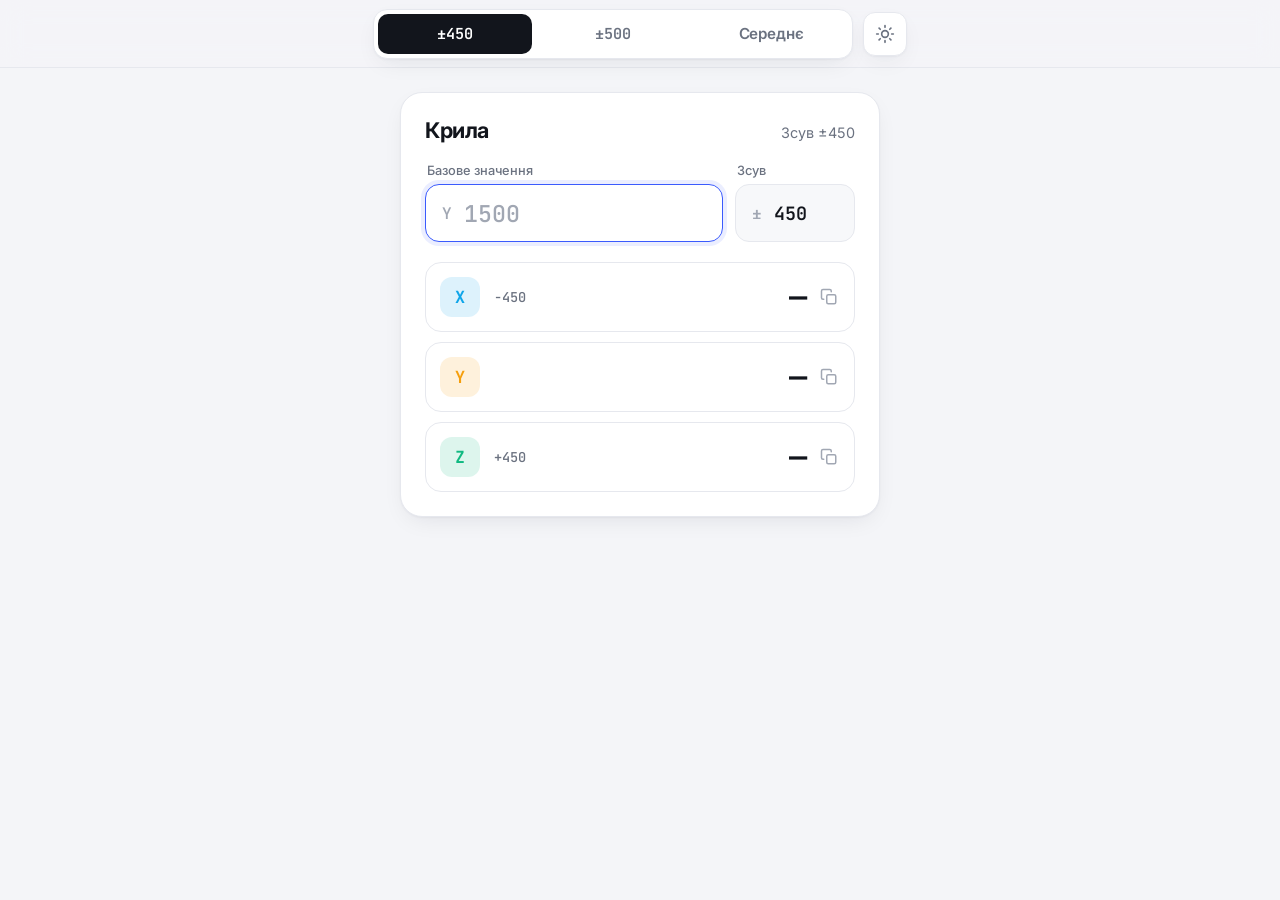
==== commit 44c1269b: "Kryla: remove hint line under results Co-Authored-By: Claude Opus 5.5 <noreply@anthropic.com> Claude" ====
--- a/kryla.html
+++ b/kryla.html
@@ -127,8 +127,6 @@
   .row.avg .v{font-size:2.5rem;}
   .row.flash{border-color:var(--c); background:color-mix(in srgb,var(--c) 8%,var(--card));}
 
-  .hint{margin:16px 0 0; text-align:center; color:var(--faint); font-size:.8rem;}
-  .hint kbd{font:500 .75rem var(--mono); border:1px solid var(--line-2); border-bottom-width:2px; border-radius:5px; padding:0 5px; color:var(--muted);}
 
   .toast{
     position:fixed; left:50%; bottom:24px; z-index:20; transform:translate(-50%,16px); opacity:0;
@@ -146,7 +144,6 @@
     .row .v{font-size:1.6rem;}
     .row.avg .v{font-size:2rem;}
     .tab{font-size:.88rem;}
-    .hint .keys{display:none;}
   }
   @media (prefers-reduced-motion:reduce){ *{transition:none!important;} }
 </style>
@@ -188,7 +185,6 @@
     <div class="row y"><span class="badge">Y</span><span class="lbl"></span><span class="v vy">—</span><svg class="cp"><use href="#i-copy"/></svg></div>
     <div class="row z"><span class="badge">Z</span><span class="lbl"><small class="fp">+450</small></span><span class="v vz">—</span><svg class="cp"><use href="#i-copy"/></svg></div>
   </div>
-  <p class="hint">Натисни на число, щоб скопіювати<span class="keys"> · вкладки <kbd>1</kbd> <kbd>2</kbd> <kbd>3</kbd></span></p>
 </main>
 
 <!-- ── Вкладка 2: ±зсув (500) ── -->
@@ -209,7 +205,6 @@
     <div class="row y"><span class="badge">Y</span><span class="lbl"></span><span class="v vy">—</span><svg class="cp"><use href="#i-copy"/></svg></div>
     <div class="row z"><span class="badge">Z</span><span class="lbl"><small class="fp">+500</small></span><span class="v vz">—</span><svg class="cp"><use href="#i-copy"/></svg></div>
   </div>
-  <p class="hint">Натисни на число, щоб скопіювати<span class="keys"> · вкладки <kbd>1</kbd> <kbd>2</kbd> <kbd>3</kbd></span></p>
 </main>
 
 <!-- ── Вкладка 3: середнє ── -->
@@ -228,7 +223,6 @@
   <div class="out">
     <div class="row avg"><span class="lbl"><b>Результат</b></span><span class="v" id="vavg">—</span><svg class="cp"><use href="#i-copy"/></svg></div>
   </div>
-  <p class="hint">Натисни на число, щоб скопіювати<span class="keys"> · вкладки <kbd>1</kbd> <kbd>2</kbd> <kbd>3</kbd></span></p>
 </main>
 
 <div class="toast" id="toast" role="status" aria-live="polite"></div>
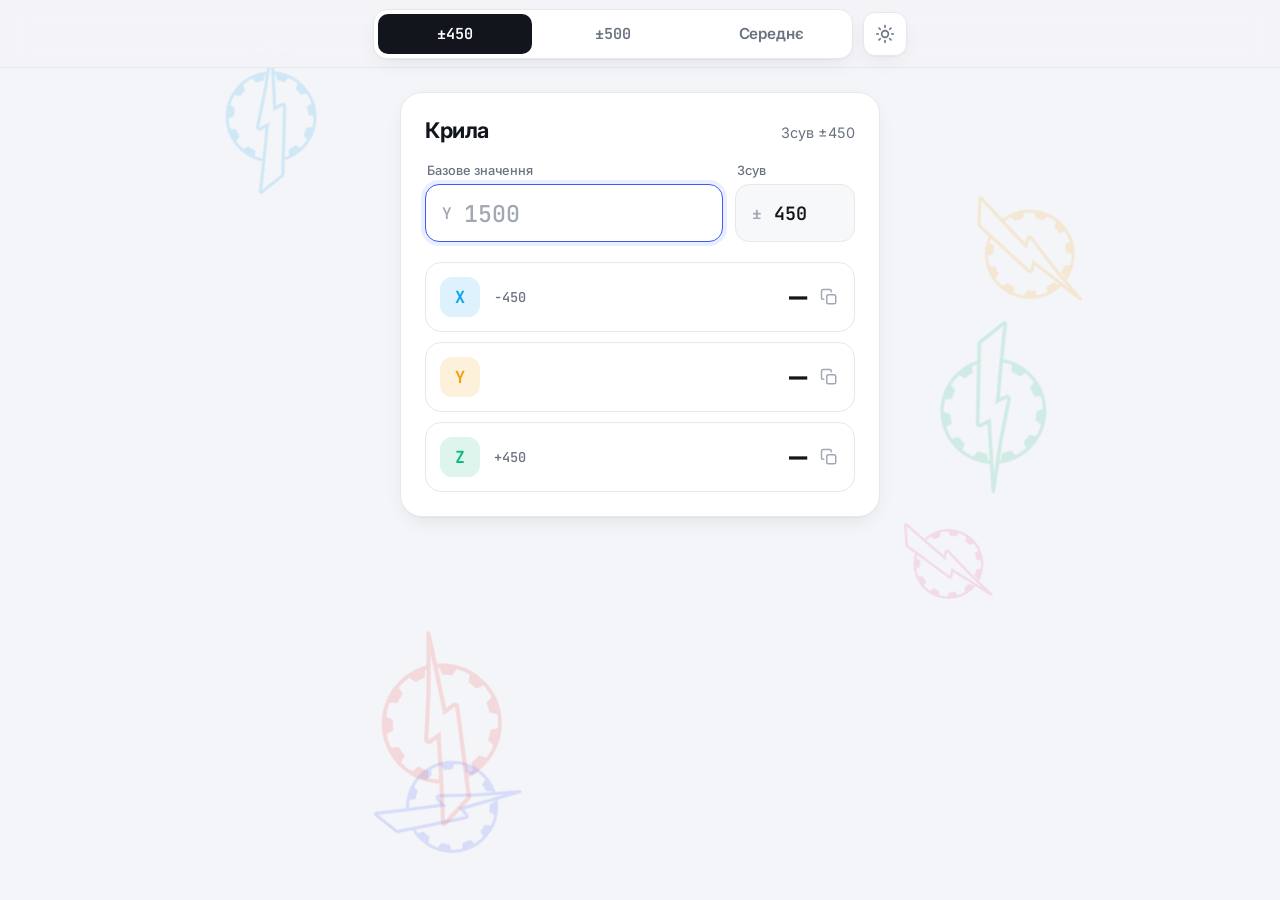
==== commit bf9e52e7: "Kryla: floating theme-colored logo background Co-Authored-By: Claude Opus 5.5 <noreply@anthropic.com" ====
--- a/kryla.html
+++ b/kryla.html
@@ -18,6 +18,9 @@
     --sans:'Inter',system-ui,-apple-system,'Segoe UI',Roboto,sans-serif;
     --mono:'JetBrains Mono',ui-monospace,Consolas,monospace;
     --bar-h:68px;
+    /* кольори логотипів на фоні — світла тема */
+    --l1:#3b5bfd; --l2:#8b5cf6; --l3:#10b981; --l4:#f59e0b; --l5:#ef4444; --l6:#0ea5e9; --l7:#ec4899;
+    --logo-op:.16;
     color-scheme:light;
   }
   :root[data-theme="dark"]{
@@ -26,6 +29,9 @@
     --ink:#eef0f4; --muted:#9aa2b1; --faint:#5f6776;
     --accent:#6b85ff; --accent-soft:rgba(107,133,255,.16);
     --shadow:0 1px 2px rgba(0,0,0,.3), 0 12px 32px -12px rgba(0,0,0,.6);
+    /* кольори логотипів на фоні — темна тема */
+    --l1:#7c93ff; --l2:#c4a6ff; --l3:#4ff0b0; --l4:#ffc94d; --l5:#ff7a7a; --l6:#5fd4ff; --l7:#ff8fd0;
+    --logo-op:.22;
     color-scheme:dark;
   }
   *{box-sizing:border-box;}
@@ -35,6 +41,16 @@
     padding:calc(var(--bar-h) + 24px) 16px 32px;
     transition:background .2s, color .2s;
   }
+
+  /* ── логотипи, що літають на фоні ── */
+  .sky{position:fixed; inset:0; z-index:0; overflow:hidden; pointer-events:none;}
+  .logo{
+    position:absolute; left:0; top:0; width:var(--s); aspect-ratio:260/280;
+    background:var(--c); opacity:var(--logo-op);
+    -webkit-mask:var(--logo-img) center/contain no-repeat; mask:var(--logo-img) center/contain no-repeat;
+    transition:background .4s, opacity .4s; will-change:transform;
+  }
+  :root{--logo-img:url("[data-uri]");}
 
   /* ── закріплена панель вкладок ── */
   .bar{
@@ -72,6 +88,7 @@
 
   /* ── картка ── */
   .card{
+    position:relative; z-index:1;
     width:min(480px,100%); margin:0 auto;
     background:var(--card); border:1px solid var(--line); border-radius:22px;
     padding:24px; box-shadow:var(--shadow);
@@ -127,7 +144,6 @@
   .row.avg .v{font-size:2.5rem;}
   .row.flash{border-color:var(--c); background:color-mix(in srgb,var(--c) 8%,var(--card));}
 
-
   .toast{
     position:fixed; left:50%; bottom:24px; z-index:20; transform:translate(-50%,16px); opacity:0;
     background:var(--ink); color:var(--card); border-radius:12px; padding:10px 16px;
@@ -149,6 +165,7 @@
 </style>
 </head>
 <body>
+<div class="sky" id="sky" aria-hidden="true"></div>
 
 <nav class="bar">
   <div class="seg" role="tablist" aria-label="Режими">
@@ -320,6 +337,40 @@
     });
   });
 
+  /* ── логотипи на фоні: повільно літають і відбиваються від країв ── */
+  (function(){
+    var sky=document.getElementById('sky'), items=[], N=7;
+    for(var i=0;i<N;i++){
+      var el=document.createElement('div'); el.className='logo';
+      var size=70+Math.random()*90;
+      el.style.setProperty('--s',size+'px'); el.style.setProperty('--c','var(--l'+(i%7+1)+')');
+      sky.appendChild(el);
+      var ang=Math.random()*Math.PI*2, sp=18+Math.random()*22; /* px/сек */
+      items.push({el:el, w:size, h:size*280/260,
+        x:Math.random()*(innerWidth-size), y:Math.random()*(innerHeight-size),
+        vx:Math.cos(ang)*sp, vy:Math.sin(ang)*sp,
+        r:Math.random()*360, vr:(Math.random()<.5?-1:1)*(6+Math.random()*14)});
+    }
+    function place(it){ it.el.style.transform='translate('+it.x+'px,'+it.y+'px) rotate('+it.r+'deg)'; }
+    items.forEach(place);
+    if(reduce) return;
+    var last=performance.now();
+    function tick(now){
+      var dt=Math.min(.05,(now-last)/1000); last=now;
+      var W=innerWidth, H=innerHeight;
+      items.forEach(function(it){
+        it.x+=it.vx*dt; it.y+=it.vy*dt; it.r+=it.vr*dt;
+        if(it.x<-it.w*.2){ it.x=-it.w*.2; it.vx=Math.abs(it.vx); }
+        if(it.x>W-it.w*.8){ it.x=W-it.w*.8; it.vx=-Math.abs(it.vx); }
+        if(it.y<-it.h*.2){ it.y=-it.h*.2; it.vy=Math.abs(it.vy); }
+        if(it.y>H-it.h*.8){ it.y=H-it.h*.8; it.vy=-Math.abs(it.vy); }
+        place(it);
+      });
+      requestAnimationFrame(tick);
+    }
+    requestAnimationFrame(tick);
+  })();
+
   /* ── перемикання вкладок ── */
   var tabs=[].slice.call(document.querySelectorAll('.tab'));
   var firstInput={1:'y1',2:'y2',3:'a'};
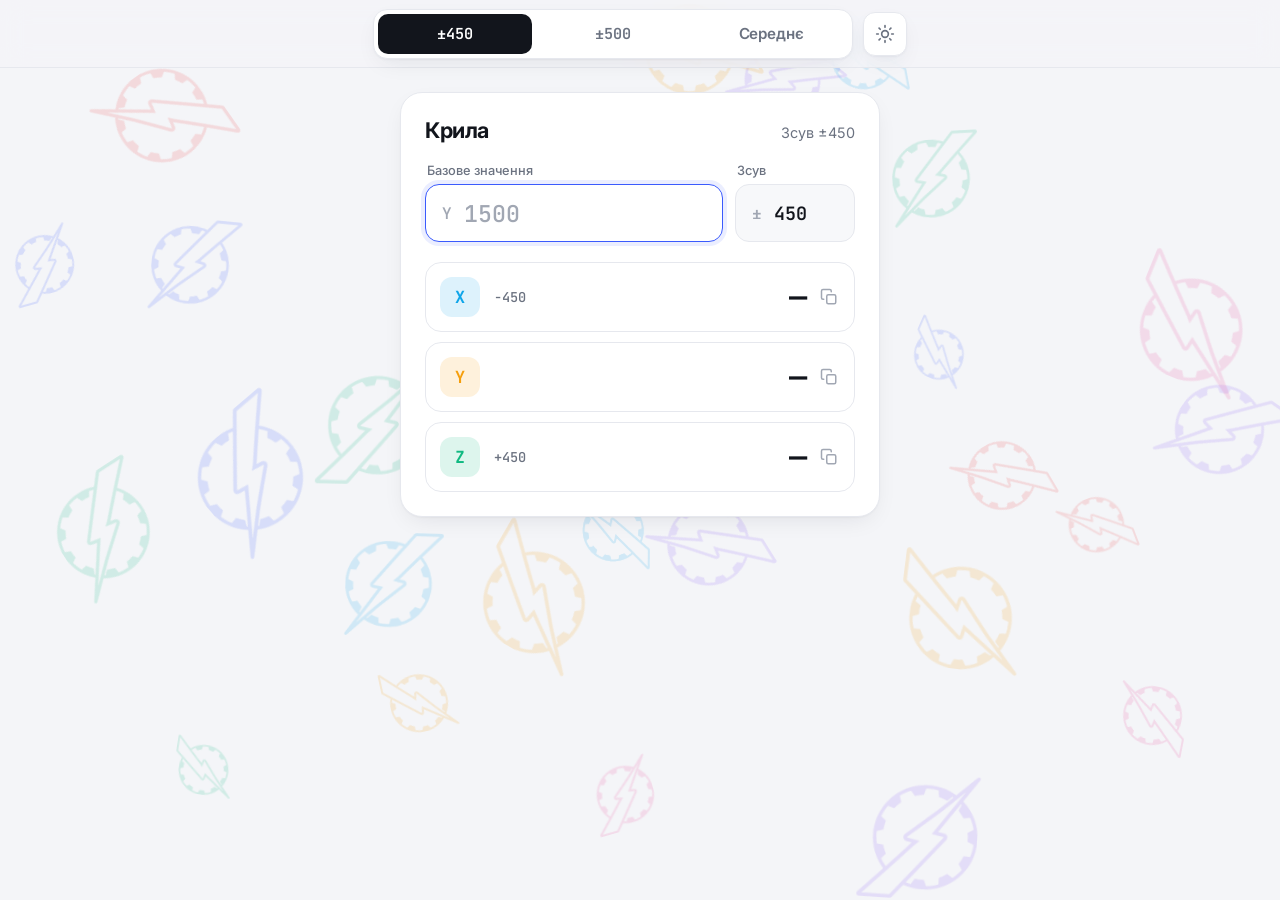
==== commit 26bbc765: "Kryla: more background logos that bounce off each other Co-Authored-By: Claude Opus 5.5 <noreply@ant" ====
--- a/kryla.html
+++ b/kryla.html
@@ -337,35 +337,62 @@
     });
   });
 
-  /* ── логотипи на фоні: повільно літають і відбиваються від країв ── */
+  /* ── логотипи на фоні: літають, відбиваються від країв і один від одного ── */
   (function(){
-    var sky=document.getElementById('sky'), items=[], N=7;
+    var sky=document.getElementById('sky'), items=[];
+    /* кількість залежить від розміру екрана */
+    var N=Math.max(12,Math.min(30,Math.round(innerWidth*innerHeight/45000)));
+    function fits(x,y,R){
+      if(x<R||y<R||x>innerWidth-R||y>innerHeight-R) return false;
+      for(var j=0;j<items.length;j++){ var o=items[j], dx=o.x-x, dy=o.y-y; if(dx*dx+dy*dy<(o.R+R+4)*(o.R+R+4)) return false; }
+      return true;
+    }
     for(var i=0;i<N;i++){
+      var size=50+Math.random()*70, h=size*280/260, R=h*.46, x, y, t=0;
+      do{ x=R+Math.random()*(innerWidth-2*R); y=R+Math.random()*(innerHeight-2*R); }while(!fits(x,y,R)&&++t<200);
+      if(t>=200) continue; /* місця не лишилось */
       var el=document.createElement('div'); el.className='logo';
-      var size=70+Math.random()*90;
       el.style.setProperty('--s',size+'px'); el.style.setProperty('--c','var(--l'+(i%7+1)+')');
       sky.appendChild(el);
-      var ang=Math.random()*Math.PI*2, sp=18+Math.random()*22; /* px/сек */
-      items.push({el:el, w:size, h:size*280/260,
-        x:Math.random()*(innerWidth-size), y:Math.random()*(innerHeight-size),
+      var ang=Math.random()*Math.PI*2, sp=25+Math.random()*30; /* px/сек */
+      items.push({el:el, w:size, h:h, R:R, m:R*R, x:x, y:y,
         vx:Math.cos(ang)*sp, vy:Math.sin(ang)*sp,
         r:Math.random()*360, vr:(Math.random()<.5?-1:1)*(6+Math.random()*14)});
     }
-    function place(it){ it.el.style.transform='translate('+it.x+'px,'+it.y+'px) rotate('+it.r+'deg)'; }
+    /* x,y — центр логотипа */
+    function place(it){ it.el.style.transform='translate('+(it.x-it.w/2)+'px,'+(it.y-it.h/2)+'px) rotate('+it.r+'deg)'; }
     items.forEach(place);
     if(reduce) return;
+
+    function collide(a,b){
+      var dx=b.x-a.x, dy=b.y-a.y, d2=dx*dx+dy*dy, min=a.R+b.R;
+      if(d2>=min*min||d2===0) return;
+      var d=Math.sqrt(d2), nx=dx/d, ny=dy/d;
+      /* розсунути, щоб не злипались */
+      var push=(min-d)/(a.m+b.m);
+      a.x-=nx*push*b.m; a.y-=ny*push*b.m; b.x+=nx*push*a.m; b.y+=ny*push*a.m;
+      /* пружний удар уздовж лінії центрів */
+      var rv=(b.vx-a.vx)*nx+(b.vy-a.vy)*ny;
+      if(rv>0) return; /* вже розлітаються */
+      var j=-2*rv/(1/a.m+1/b.m);
+      a.vx-=j*nx/a.m; a.vy-=j*ny/a.m; b.vx+=j*nx/b.m; b.vy+=j*ny/b.m;
+      a.vr=-a.vr; b.vr=-b.vr;
+    }
+
     var last=performance.now();
     function tick(now){
       var dt=Math.min(.05,(now-last)/1000); last=now;
-      var W=innerWidth, H=innerHeight;
-      items.forEach(function(it){
-        it.x+=it.vx*dt; it.y+=it.vy*dt; it.r+=it.vr*dt;
-        if(it.x<-it.w*.2){ it.x=-it.w*.2; it.vx=Math.abs(it.vx); }
-        if(it.x>W-it.w*.8){ it.x=W-it.w*.8; it.vx=-Math.abs(it.vx); }
-        if(it.y<-it.h*.2){ it.y=-it.h*.2; it.vy=Math.abs(it.vy); }
-        if(it.y>H-it.h*.8){ it.y=H-it.h*.8; it.vy=-Math.abs(it.vy); }
+      var W=innerWidth, H=innerHeight, n=items.length, i, k, it;
+      for(i=0;i<n;i++){ it=items[i]; it.x+=it.vx*dt; it.y+=it.vy*dt; it.r+=it.vr*dt; }
+      for(i=0;i<n;i++) for(k=i+1;k<n;k++) collide(items[i],items[k]);
+      for(i=0;i<n;i++){
+        it=items[i];
+        if(it.x<it.R){ it.x=it.R; it.vx=Math.abs(it.vx); }
+        if(it.x>W-it.R){ it.x=W-it.R; it.vx=-Math.abs(it.vx); }
+        if(it.y<it.R){ it.y=it.R; it.vy=Math.abs(it.vy); }
+        if(it.y>H-it.R){ it.y=H-it.R; it.vy=-Math.abs(it.vy); }
         place(it);
-      });
+      }
       requestAnimationFrame(tick);
     }
     requestAnimationFrame(tick);
